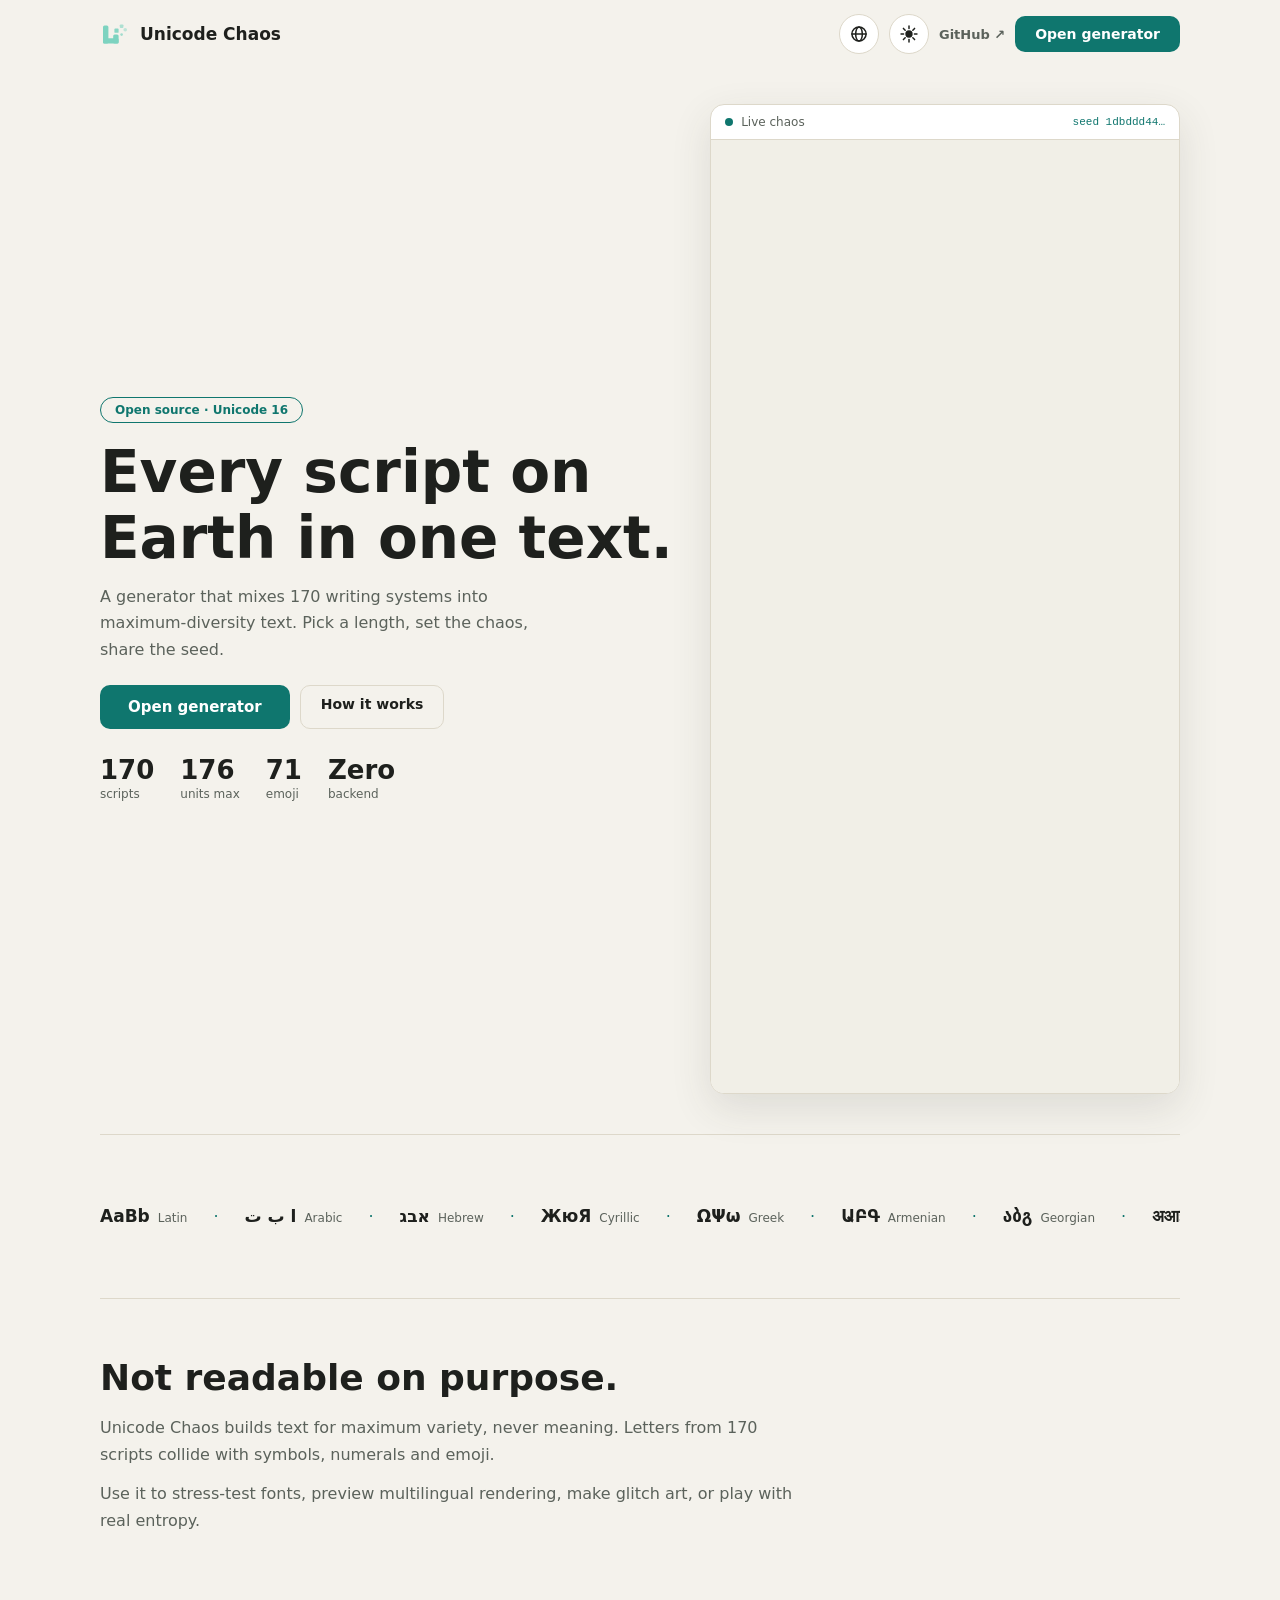
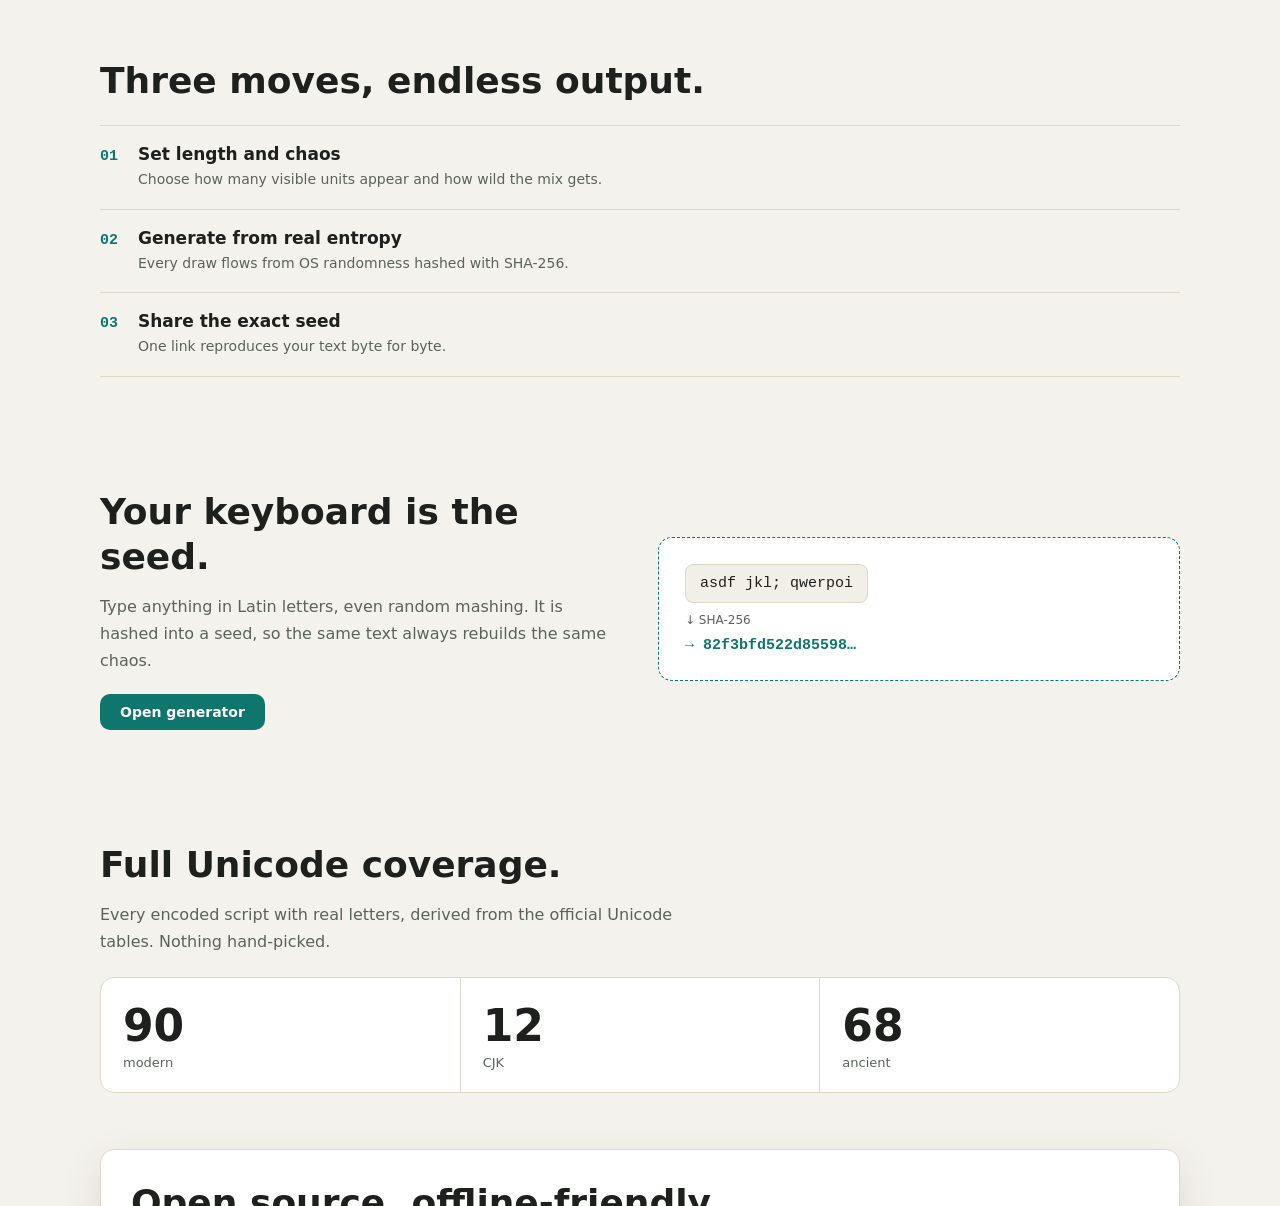
==== index.html @ ec0bfb4d "Publish Unicode Chaos Generator: bilingual landing, 170-script engine, reproducible seeds Static zer" ====
<!DOCTYPE html>
<html lang="en" dir="ltr" data-theme="dark">
<head>
<meta charset="UTF-8" />
<meta name="viewport" content="width=device-width, initial-scale=1.0" />
<meta name="color-scheme" content="dark light" />
<meta name="description" content="Unicode Chaos — mix 170 writing systems into maximum-diversity text." />
<title>Unicode Chaos</title>
<script>
try {
  var _l = new URLSearchParams(location.search).get('lang') || localStorage.getItem('chaos-lang')
    || ((navigator.language || 'en').toLowerCase().indexOf('ar') === 0 ? 'ar' : 'en');
  if (_l !== 'ar') _l = 'en';
  document.documentElement.lang = _l;
  document.documentElement.dir = _l === 'ar' ? 'rtl' : 'ltr';
  var _t = localStorage.getItem('chaos-theme');
  if (_t !== 'dark' && _t !== 'light') _t = (matchMedia('(prefers-color-scheme: light)').matches) ? 'light' : 'dark';
  document.documentElement.dataset.theme = _t;
} catch (e) {}
</script>
<link rel="icon" href="favicon.svg" type="image/svg+xml" />
<link rel="icon" href="favicon-32.png" sizes="32x32" type="image/png" />
<link rel="apple-touch-icon" href="apple-touch-icon.png" />
<meta name="theme-color" content="#101210" />
<link rel="stylesheet" href="landing.css" />
</head>
<body>
<header class="nav">
  <a class="navbrand" href="index.html">
    <img src="favicon.svg" alt="" width="30" height="30" />
    <span>Unicode Chaos</span>
  </a>
  <nav class="navactions" aria-label="primary">
    <div class="langwrap">
      <button id="langToggle" class="iconbtn" type="button" data-i18n-aria="language" aria-label="Language" aria-haspopup="menu" aria-expanded="false">
        <svg viewBox="0 0 24 24" aria-hidden="true" fill="none" stroke="currentColor" stroke-width="1.8"><circle cx="12" cy="12" r="8.5"/><ellipse cx="12" cy="12" rx="4" ry="8.5"/><line x1="3.5" y1="12" x2="20.5" y2="12" stroke-linecap="round"/></svg>
      </button>
      <div id="langMenu" class="langmenu" role="menu" hidden>
        <button type="button" role="menuitemradio" data-lang="ar"><b>العربية</b><span>Arabic · right-to-left</span></button>
        <button type="button" role="menuitemradio" data-lang="en"><b>English</b><span>الإنجليزية · left-to-right</span></button>
      </div>
    </div>
    <button id="theme" type="button" data-i18n-aria="theme" aria-label="Dark / light">
      <svg class="ic-moon" viewBox="0 0 24 24" aria-hidden="true"><defs><mask id="mcut"><rect width="24" height="24" fill="#fff"/><circle cx="17.5" cy="7.5" r="6.5" fill="#000"/></mask></defs><circle cx="12" cy="12" r="8" fill="currentColor" mask="url(#mcut)"/></svg>
      <svg class="ic-sun" viewBox="0 0 24 24" aria-hidden="true"><circle cx="12" cy="12" r="4.4" fill="currentColor"/><g stroke="currentColor" stroke-width="1.8" stroke-linecap="round"><line x1="12" y1="2.5" x2="12" y2="5.5"/><line x1="12" y1="18.5" x2="12" y2="21.5"/><line x1="2.5" y1="12" x2="5.5" y2="12"/><line x1="18.5" y1="12" x2="21.5" y2="12"/><line x1="5.3" y1="5.3" x2="7.4" y2="7.4"/><line x1="16.6" y1="16.6" x2="18.7" y2="18.7"/><line x1="5.3" y1="18.7" x2="7.4" y2="16.6"/><line x1="16.6" y1="7.4" x2="18.7" y2="5.3"/></g></svg>
    </button>
    <a id="ghNav" class="ghlink" href="https://github.com/" target="_blank" rel="noopener">GitHub <span aria-hidden="true">↗</span></a>
    <a class="cta" href="generator.html" data-keeplang data-i18n="navCta">Open generator</a>
  </nav>
</header>

<main>
  <section class="hero">
    <div class="herotext">
      <p class="badge" data-i18n="heroBadge">Open source · Unicode 16</p>
      <h1 data-i18n="heroH1">Every script on Earth in one text.</h1>
      <p class="sub" data-i18n="heroSub">A generator that mixes 170 writing systems into maximum-diversity text. Pick a length, set the chaos, share the seed.</p>
      <div class="herobtns">
        <a class="cta big-cta" href="generator.html" data-keeplang data-i18n="navCta">Open generator</a>
        <a class="ghost" href="#how" data-i18n="howLink">How it works</a>
      </div>
      <dl class="stats">
        <div><dt data-count="170">0</dt><dd data-i18n="stScripts">scripts</dd></div>
        <div><dt data-count="176">0</dt><dd data-i18n="stUnits">units max</dd></div>
        <div><dt data-count="71">0</dt><dd data-i18n="stEmoji">emoji</dd></div>
        <div><dt data-static="stZero">–</dt><dd data-i18n="stBackend">backend</dd></div>
      </dl>
    </div>
    <div class="livepanel" aria-hidden="true">
      <div class="livetop"><span class="livedot"></span><span data-i18n="liveTag">Live chaos</span><code id="ticker">…</code></div>
      <canvas id="chaos"></canvas>
    </div>
  </section>

  <section class="marquee" data-i18n-aria="marqueeLabel" aria-label="marquee">
    <div class="track" id="mtrack"></div>
  </section>

  <section class="what">
    <h2 data-i18n="whatH">Not readable on purpose.</h2>
    <p data-i18n="whatP1">Unicode Chaos builds text for maximum variety, never meaning. Letters from 170 scripts collide with symbols, numerals and emoji.</p>
    <p data-i18n="whatP2">Use it to stress-test fonts, preview multilingual rendering, make glitch art, or play with real entropy.</p>
  </section>

  <section class="steps" id="how">
    <h2 data-i18n="stepsH">Three moves, endless output.</h2>
    <ol>
      <li><span class="idx">01</span><div><h3 data-i18n="s1h">Set length and chaos</h3><p data-i18n="s1p">Choose how many visible units appear and how wild the mix gets.</p></div></li>
      <li><span class="idx">02</span><div><h3 data-i18n="s2h">Generate from real entropy</h3><p data-i18n="s2p">Every draw flows from OS randomness hashed with SHA-256.</p></div></li>
      <li><span class="idx">03</span><div><h3 data-i18n="s3h">Share the exact seed</h3><p data-i18n="s3p">One link reproduces your text byte for byte.</p></div></li>
    </ol>
  </section>

  <section class="seedsec">
    <div>
      <h2 data-i18n="seedH">Your keyboard is the seed.</h2>
      <p data-i18n="seedP">Type anything in Latin letters, even random mashing. It is hashed into a seed, so the same text always rebuilds the same chaos.</p>
      <a class="cta" href="generator.html" data-keeplang data-i18n="navCta">Open generator</a>
    </div>
    <div class="ticketdemo" aria-hidden="true">
      <code class="tin">asdf jkl; qwerpoi</code>
      <span class="tarrow">↓ SHA-256</span>
      <code class="tout" id="seedDemo">…</code>
    </div>
  </section>

  <section class="cover">
    <h2 data-i18n="coverH">Full Unicode coverage.</h2>
    <p data-i18n="coverP">Every encoded script with real letters, derived from the official Unicode tables. Nothing hand-picked.</p>
    <div class="coverNums">
      <div><b data-count="90">0</b><span data-i18n="covModern">modern</span></div>
      <div><b data-count="12">0</b><span data-i18n="covCjk">CJK</span></div>
      <div><b data-count="68">0</b><span data-i18n="covAncient">ancient</span></div>
    </div>
  </section>

  <section class="project" id="project">
    <div>
      <h2 data-i18n="projH">Open source, offline-friendly.</h2>
      <p data-i18n="projP1">No backend, no account, no tracking. A static page that runs anywhere.</p>
      <p data-i18n="projP2">Data: Unicode 16 tables. Code: yours to fork.</p>
    </div>
    <a id="ghBtn" class="cta" href="https://github.com/" target="_blank" rel="noopener"><span data-i18n="github">View on GitHub</span> <span aria-hidden="true">↗</span></a>
  </section>
</main>

<footer>
  <div class="fbrand"><img src="favicon.svg" alt="" width="22" height="22" /><b>Unicode Chaos</b><span data-i18n="footTag">Open-source chaos.</span></div>
  <p data-i18n="footSrc">Built from the Unicode 16 tables.</p>
</footer>

<script src="js/site.js"></script>
<script src="js/entropy.js"></script>
<script src="js/landing.js"></script>
</body>
</html>
---- landing.css ----
/* Landing tokens mirror the generator theme: warm neutrals + one teal accent. */
:root { --radius: 14px; }
[data-theme="dark"] {
  --bg: #101210; --card: #181b18; --panel: #1e221e; --field: #121412;
  --line: #2c332c; --txt: #eceee8; --mut: #9aa39a;
  --acc: #7dd3c0; --acc-ink: #0c1f1a; --acc-soft: rgba(125, 211, 192, .12);
  --shadow: 0 18px 50px rgba(0, 0, 0, .45);
}
[data-theme="light"] {
  --bg: #f4f2ec; --card: #ffffff; --panel: #f8f7f2; --field: #f1efe7;
  --line: #ddd8ca; --txt: #1e201d; --mut: #5b625b;
  --acc: #0f766e; --acc-ink: #ffffff; --acc-soft: rgba(15, 118, 110, .1);
  --shadow: 0 14px 40px rgba(60, 60, 50, .12);
}
* { box-sizing: border-box; }
html { -webkit-text-size-adjust: 100%; }
body {
  margin: 0; min-height: 100vh; color: var(--txt); background: var(--bg);
  font-family: system-ui, "Segoe UI", Tahoma, Arial, sans-serif;
  transition: background .25s, color .25s;
}
[dir="rtl"] body { letter-spacing: 0; }

/* ---- top bar: single line, compact ---- */
.nav {
  display: flex; align-items: center; justify-content: space-between; gap: 12px;
  max-width: 1120px; margin: 0 auto; padding: 14px 20px; min-height: 64px;
}
.navbrand { display: flex; align-items: center; gap: 10px; text-decoration: none; color: var(--txt); font-weight: 800; font-size: 17px; }
.navactions { display: flex; align-items: center; gap: 10px; }
.langbtn {
  background: var(--card); color: var(--txt); border: 1px solid var(--line);
  border-radius: 9px; padding: 8px 14px; cursor: pointer; font-size: 13px; font-weight: 700;
  transition: border-color .15s, transform .1s;
}
.langbtn:hover { border-color: var(--acc); }
.langbtn:active { transform: scale(.95); }
/* round icon buttons + language menu */
.iconbtn {
  position: relative; flex: none; width: 40px; height: 40px; border-radius: 50%;
  border: 1px solid var(--line); background: var(--card); color: var(--txt);
  cursor: pointer; display: inline-flex; align-items: center; justify-content: center;
  transition: border-color .15s, transform .1s;
}
.iconbtn:hover { border-color: var(--acc); }
.iconbtn:active { transform: scale(.93); }
.iconbtn svg { width: 20px; height: 20px; }
.langwrap { position: relative; }
.langmenu {
  position: absolute; top: calc(100% + 8px); inset-inline-end: 0; z-index: 40;
  min-width: 230px; background: var(--card); border: 1px solid var(--line);
  border-radius: 12px; box-shadow: var(--shadow); padding: 6px;
}
.langmenu[hidden] { display: none; }
.langmenu button {
  display: flex; flex-direction: column; gap: 2px; width: 100%; text-align: start;
  background: none; border: 0; border-radius: 8px; padding: 9px 12px; cursor: pointer;
  color: var(--txt); font-size: 14px;
}
.langmenu button:hover { background: var(--acc-soft); }
.langmenu button b { font-weight: 800; }
.langmenu button span { color: var(--mut); font-size: 12px; }
.langmenu button[aria-checked="true"] b::after { content: " ✓"; color: var(--acc); }
#theme {
  flex: none; width: 40px; height: 40px; border-radius: 50%;
  border: 1px solid var(--line); background: var(--card); color: var(--txt);
  cursor: pointer; display: inline-flex; align-items: center; justify-content: center;
  transition: border-color .15s, transform .1s;
}
#theme:hover { border-color: var(--acc); }
#theme:active { transform: scale(.93); }
#theme svg { width: 20px; height: 20px; }
[data-theme="dark"] .ic-sun { display: none; }
[data-theme="light"] .ic-moon { display: none; }
.ghlink { color: var(--mut); text-decoration: none; font-size: 13px; font-weight: 700; white-space: nowrap; }
.ghlink:hover { color: var(--txt); }
.cta {
  background: var(--acc); color: var(--acc-ink); text-decoration: none;
  border-radius: 10px; padding: 10px 20px; font-weight: 800; font-size: 14px; white-space: nowrap;
  transition: filter .15s, transform .08s; display: inline-block;
}
.cta:hover { filter: brightness(1.06); }
.cta:active { transform: scale(.98); }
.ghost {
  color: var(--txt); text-decoration: none; font-weight: 700; font-size: 14px;
  border: 1px solid var(--line); border-radius: 10px; padding: 10px 20px; white-space: nowrap;
}
.ghost:hover { border-color: var(--acc); }

main { max-width: 1120px; margin: 0 auto; padding: 0 20px 40px; }

/* ---- hero: asymmetric split, fits first viewport ---- */
.hero {
  display: grid; grid-template-columns: 1.1fr .9fr; gap: 36px; align-items: center;
  padding: 36px 0 30px; min-height: calc(100dvh - 64px - 40px);
}
.badge {
  display: inline-block; font-size: 12px; font-weight: 800;
  border: 1px solid var(--acc); color: var(--acc); border-radius: 20px; padding: 5px 14px;
  margin: 0 0 16px;
}
.hero h1 { margin: 0 0 12px; font-size: clamp(34px, 5vw, 58px); line-height: 1.15; font-weight: 800; }
.hero .sub { margin: 0 0 22px; color: var(--mut); font-size: 16px; line-height: 1.65; max-width: 46ch; }
.herobtns { display: flex; gap: 10px; flex-wrap: wrap; margin-bottom: 26px; }
.big-cta { padding: 13px 28px; font-size: 15px; }
.stats { display: flex; gap: 26px; margin: 0; flex-wrap: wrap; }
.stats div { display: flex; flex-direction: column; gap: 2px; }
.stats dt { font-size: 26px; font-weight: 800; font-variant-numeric: tabular-nums; }
.stats dd { margin: 0; color: var(--mut); font-size: 12px; }
.livepanel {
  border: 1px solid var(--line); border-radius: var(--radius); background: var(--card);
  box-shadow: var(--shadow); overflow: hidden; min-height: 380px; display: flex; flex-direction: column;
}
.livetop {
  display: flex; align-items: center; gap: 8px; padding: 10px 14px;
  border-bottom: 1px solid var(--line); font-size: 12px; color: var(--mut);
}
.livedot { width: 8px; height: 8px; border-radius: 50%; background: var(--acc); flex: none; }
#ticker { margin-inline-start: auto; font-family: ui-monospace, Menlo, Consolas, monospace; font-size: 11px; color: var(--acc); }
#chaos { flex: 1; width: 100%; min-height: 320px; display: block; background: var(--field); }

/* ---- one marquee for the whole page ---- */
.marquee { border-block: 1px solid var(--line); margin: 10px 0 0; overflow: hidden; direction: ltr; }
.track { display: inline-flex; align-items: center; gap: 26px; padding: 12px 0; white-space: nowrap; animation: slide 46s linear infinite; }
.mitem b { font-size: 17px; font-weight: 700; margin-inline-end: 8px; }
.mitem i { font-style: normal; color: var(--mut); font-size: 12px; }
.mdot { color: var(--acc); }
@keyframes slide { to { transform: translateX(-50%); } }

/* ---- sections: one message each, varied families ---- */
section { padding: 56px 0; }
.what h2, .steps h2, .seedsec h2, .cover h2, .project h2 {
  margin: 0 0 14px; font-size: clamp(24px, 3.4vw, 36px); font-weight: 800; line-height: 1.25;
}
.what p { margin: 0 0 12px; color: var(--mut); font-size: 16px; line-height: 1.7; max-width: 68ch; }
.steps ol { list-style: none; margin: 22px 0 0; padding: 0; }
.steps li {
  display: flex; gap: 20px; align-items: baseline; padding: 18px 0;
  border-top: 1px solid var(--line);
}
.steps li:last-child { border-bottom: 1px solid var(--line); }
.idx { font-family: ui-monospace, Menlo, Consolas, monospace; color: var(--acc); font-size: 15px; font-weight: 700; flex: none; }
.steps h3 { margin: 0 0 4px; font-size: 17px; }
.steps p { margin: 0; color: var(--mut); font-size: 14px; line-height: 1.6; }
.seedsec { display: grid; grid-template-columns: 1fr 1fr; gap: 36px; align-items: center; }
.seedsec p { color: var(--mut); line-height: 1.7; margin: 0 0 20px; max-width: 52ch; }
.ticketdemo {
  border: 1px dashed var(--acc); border-radius: var(--radius); background: var(--card);
  padding: 26px; display: flex; flex-direction: column; gap: 10px; align-items: flex-start;
}
.ticketdemo code { font-family: ui-monospace, Menlo, Consolas, monospace; font-size: 15px; }
.tin { background: var(--field); border: 1px solid var(--line); border-radius: 8px; padding: 10px 14px; direction: ltr; }
.tarrow { color: var(--mut); font-size: 12px; }
.tout { color: var(--acc); font-size: 16px; font-weight: 700; direction: ltr; }
.cover p { color: var(--mut); line-height: 1.7; margin: 0 0 22px; max-width: 62ch; }
.coverNums { display: flex; border: 1px solid var(--line); border-radius: var(--radius); background: var(--card); overflow: hidden; }
.coverNums div { flex: 1; padding: 22px; display: flex; flex-direction: column; gap: 4px; }
.coverNums div + div { border-inline-start: 1px solid var(--line); }
.coverNums b { font-size: clamp(28px, 4vw, 44px); font-weight: 800; font-variant-numeric: tabular-nums; }
.coverNums span { color: var(--mut); font-size: 13px; }
.project {
  border: 1px solid var(--line); border-radius: var(--radius); background: var(--card);
  padding: 30px; display: flex; gap: 24px; align-items: center; justify-content: space-between; flex-wrap: wrap;
  box-shadow: var(--shadow);
}
.project h2 { margin-top: 0; }
.project p { color: var(--mut); line-height: 1.7; margin: 0 0 8px; max-width: 60ch; }

footer {
  max-width: 1120px; margin: 0 auto; padding: 22px 20px 40px;
  border-top: 1px solid var(--line); color: var(--mut); font-size: 13px;
  display: flex; justify-content: space-between; gap: 12px; flex-wrap: wrap;
}
.fbrand { display: flex; align-items: center; gap: 8px; color: var(--txt); }
footer p { margin: 0; }

@media (max-width: 860px) {
  .hero { grid-template-columns: 1fr; min-height: 0; padding-top: 24px; }
  .livepanel { min-height: 300px; }
  .seedsec { grid-template-columns: 1fr; }
  .ghlink { display: none; }
  section { padding: 40px 0; }
}
@media (prefers-reduced-motion: reduce) {
  *, *::before, *::after { animation: none !important; transition: none !important; }
  .track { animation: none; flex-wrap: wrap; white-space: normal; }
}
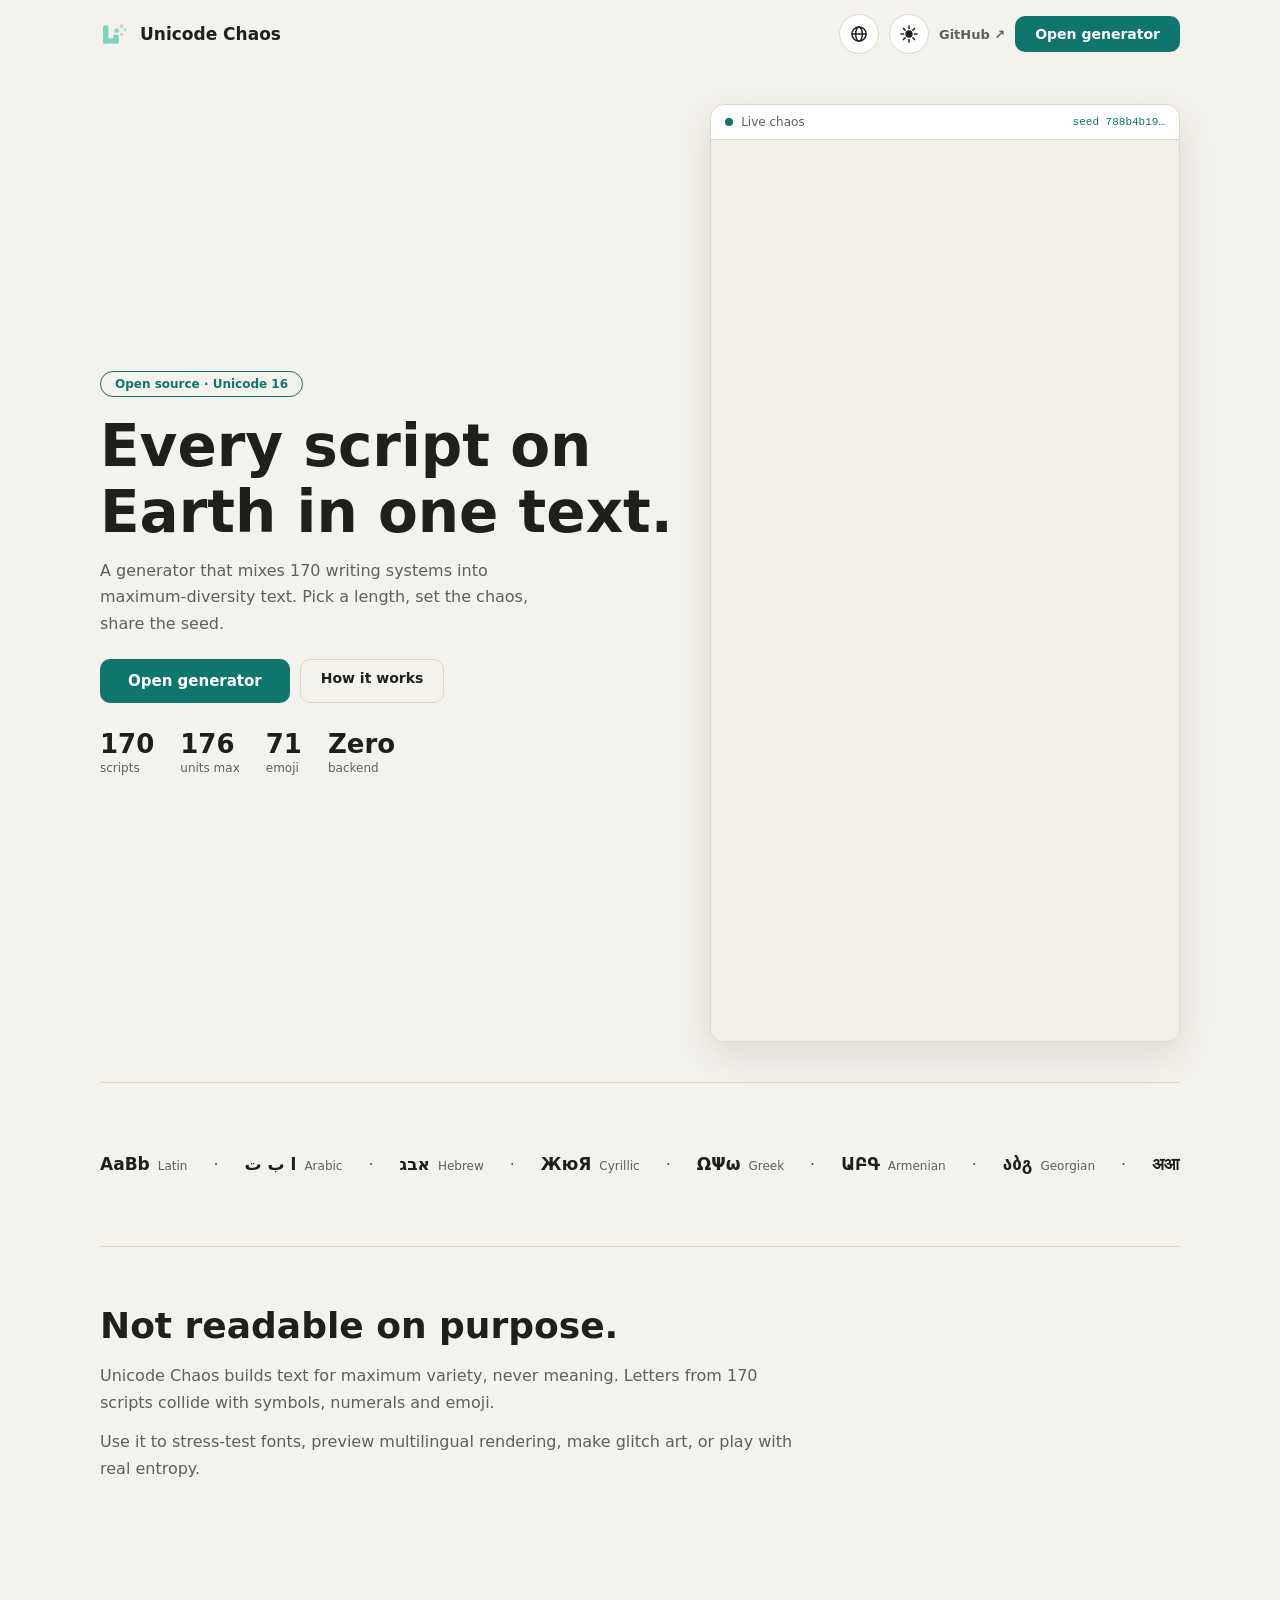
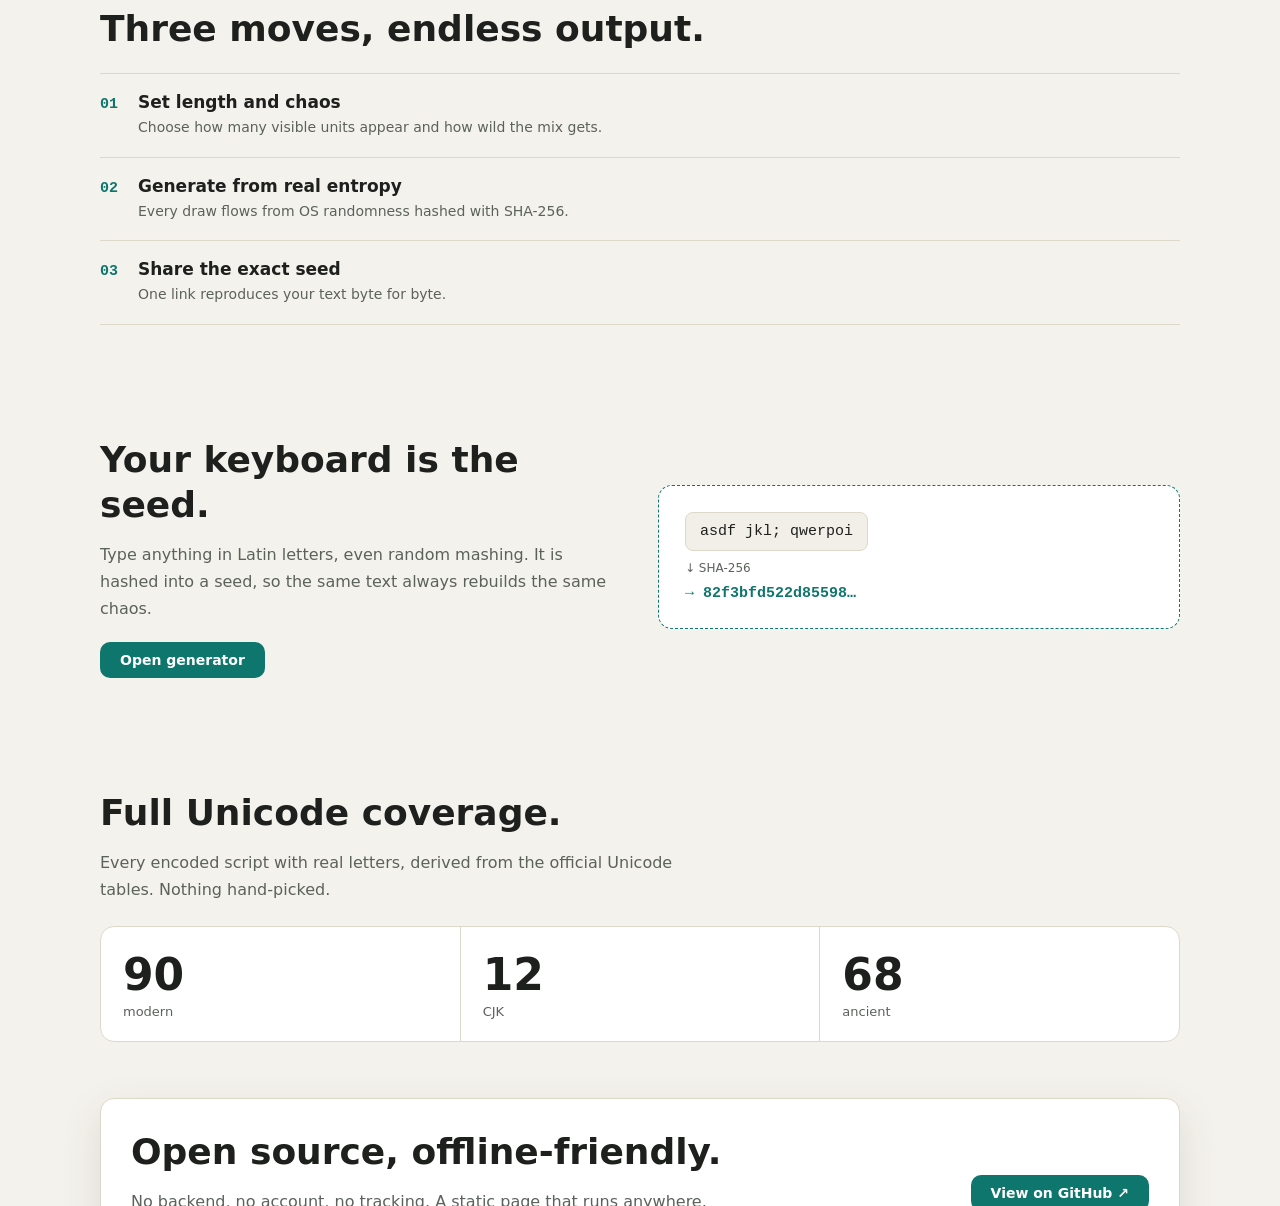
==== commit 90f2152b: "Add full device support: safe-area insets, small-screen breakpoints, no iOS zoom" ====
--- a/index.html
+++ b/index.html
@@ -2,7 +2,7 @@
 <html lang="en" dir="ltr" data-theme="dark">
 <head>
 <meta charset="UTF-8" />
-<meta name="viewport" content="width=device-width, initial-scale=1.0" />
+<meta name="viewport" content="width=device-width, initial-scale=1.0, viewport-fit=cover" />
 <meta name="color-scheme" content="dark light" />
 <meta name="description" content="Unicode Chaos — mix 170 writing systems into maximum-diversity text." />
 <title>Unicode Chaos</title>
--- a/landing.css
+++ b/landing.css
@@ -15,8 +15,9 @@
 * { box-sizing: border-box; }
 html { -webkit-text-size-adjust: 100%; }
 body {
-  margin: 0; min-height: 100vh; color: var(--txt); background: var(--bg);
+  margin: 0; min-height: 100vh; min-height: 100svh; color: var(--txt); background: var(--bg);
   font-family: system-ui, "Segoe UI", Tahoma, Arial, sans-serif;
+  padding-top: env(safe-area-inset-top);
   transition: background .25s, color .25s;
 }
 [dir="rtl"] body { letter-spacing: 0; }
@@ -24,7 +25,9 @@
 /* ---- top bar: single line, compact ---- */
 .nav {
   display: flex; align-items: center; justify-content: space-between; gap: 12px;
-  max-width: 1120px; margin: 0 auto; padding: 14px 20px; min-height: 64px;
+  max-width: 1120px; margin: 0 auto;
+  padding: 14px max(20px, env(safe-area-inset-right)) max(14px, env(safe-area-inset-bottom)) max(20px, env(safe-area-inset-left));
+  min-height: 64px;
 }
 .navbrand { display: flex; align-items: center; gap: 10px; text-decoration: none; color: var(--txt); font-weight: 800; font-size: 17px; }
 .navactions { display: flex; align-items: center; gap: 10px; }
@@ -87,12 +90,20 @@
 }
 .ghost:hover { border-color: var(--acc); }
 
-main { max-width: 1120px; margin: 0 auto; padding: 0 20px 40px; }
+main { max-width: 1120px; margin: 0 auto; padding: 0 max(20px, env(safe-area-inset-right)) 40px max(20px, env(safe-area-inset-left)); }
+footer {
+  max-width: 1120px; margin: 0 auto;
+  padding: 22px max(20px, env(safe-area-inset-right)) max(40px, env(safe-area-inset-bottom)) max(20px, env(safe-area-inset-left));
+  border-top: 1px solid var(--line); color: var(--mut); font-size: 13px;
+  display: flex; justify-content: space-between; gap: 12px; flex-wrap: wrap;
+}
 
 /* ---- hero: asymmetric split, fits first viewport ---- */
 .hero {
   display: grid; grid-template-columns: 1.1fr .9fr; gap: 36px; align-items: center;
-  padding: 36px 0 30px; min-height: calc(100dvh - 64px - 40px);
+  padding: 36px 0 30px;
+  min-height: calc(100vh - 64px - 40px);
+  min-height: calc(100dvh - 64px - 40px);
 }
 .badge {
   display: inline-block; font-size: 12px; font-weight: 800;
@@ -166,13 +177,12 @@
 .project h2 { margin-top: 0; }
 .project p { color: var(--mut); line-height: 1.7; margin: 0 0 8px; max-width: 60ch; }
 
-footer {
-  max-width: 1120px; margin: 0 auto; padding: 22px 20px 40px;
-  border-top: 1px solid var(--line); color: var(--mut); font-size: 13px;
-  display: flex; justify-content: space-between; gap: 12px; flex-wrap: wrap;
-}
 .fbrand { display: flex; align-items: center; gap: 8px; color: var(--txt); }
 footer p { margin: 0; }
+
+@media (hover: none), (pointer: coarse) {
+  .cta, .ghost, .iconbtn, #theme, .langmenu button, .scale .tick { cursor: pointer; }
+}
 
 @media (max-width: 860px) {
   .hero { grid-template-columns: 1fr; min-height: 0; padding-top: 24px; }
@@ -180,6 +190,27 @@
   .seedsec { grid-template-columns: 1fr; }
   .ghlink { display: none; }
   section { padding: 40px 0; }
+  input, select, textarea { font-size: 16px; }
+}
+
+@media (max-width: 560px) {
+  .nav { padding-top: 10px; min-height: 56px; }
+  .navactions { gap: 8px; }
+  .iconbtn, #theme { width: 38px; height: 38px; }
+  .stats { gap: 18px; }
+  .stats dt { font-size: 22px; }
+  .livepanel { min-height: 260px; }
+  #chaos { min-height: 260px; }
+  .coverNums div { padding: 14px; }
+  section { padding: 34px 0; }
+}
+
+@media (max-width: 400px) {
+  .navactions .cta { display: none; }
+  .navbrand span { font-size: 15px; }
+  .herobtns .big-cta { padding: 12px 22px; font-size: 14px; }
+  .hero h1 { font-size: 32px; }
+  .coverNums b { font-size: 26px; }
 }
 @media (prefers-reduced-motion: reduce) {
   *, *::before, *::after { animation: none !important; transition: none !important; }
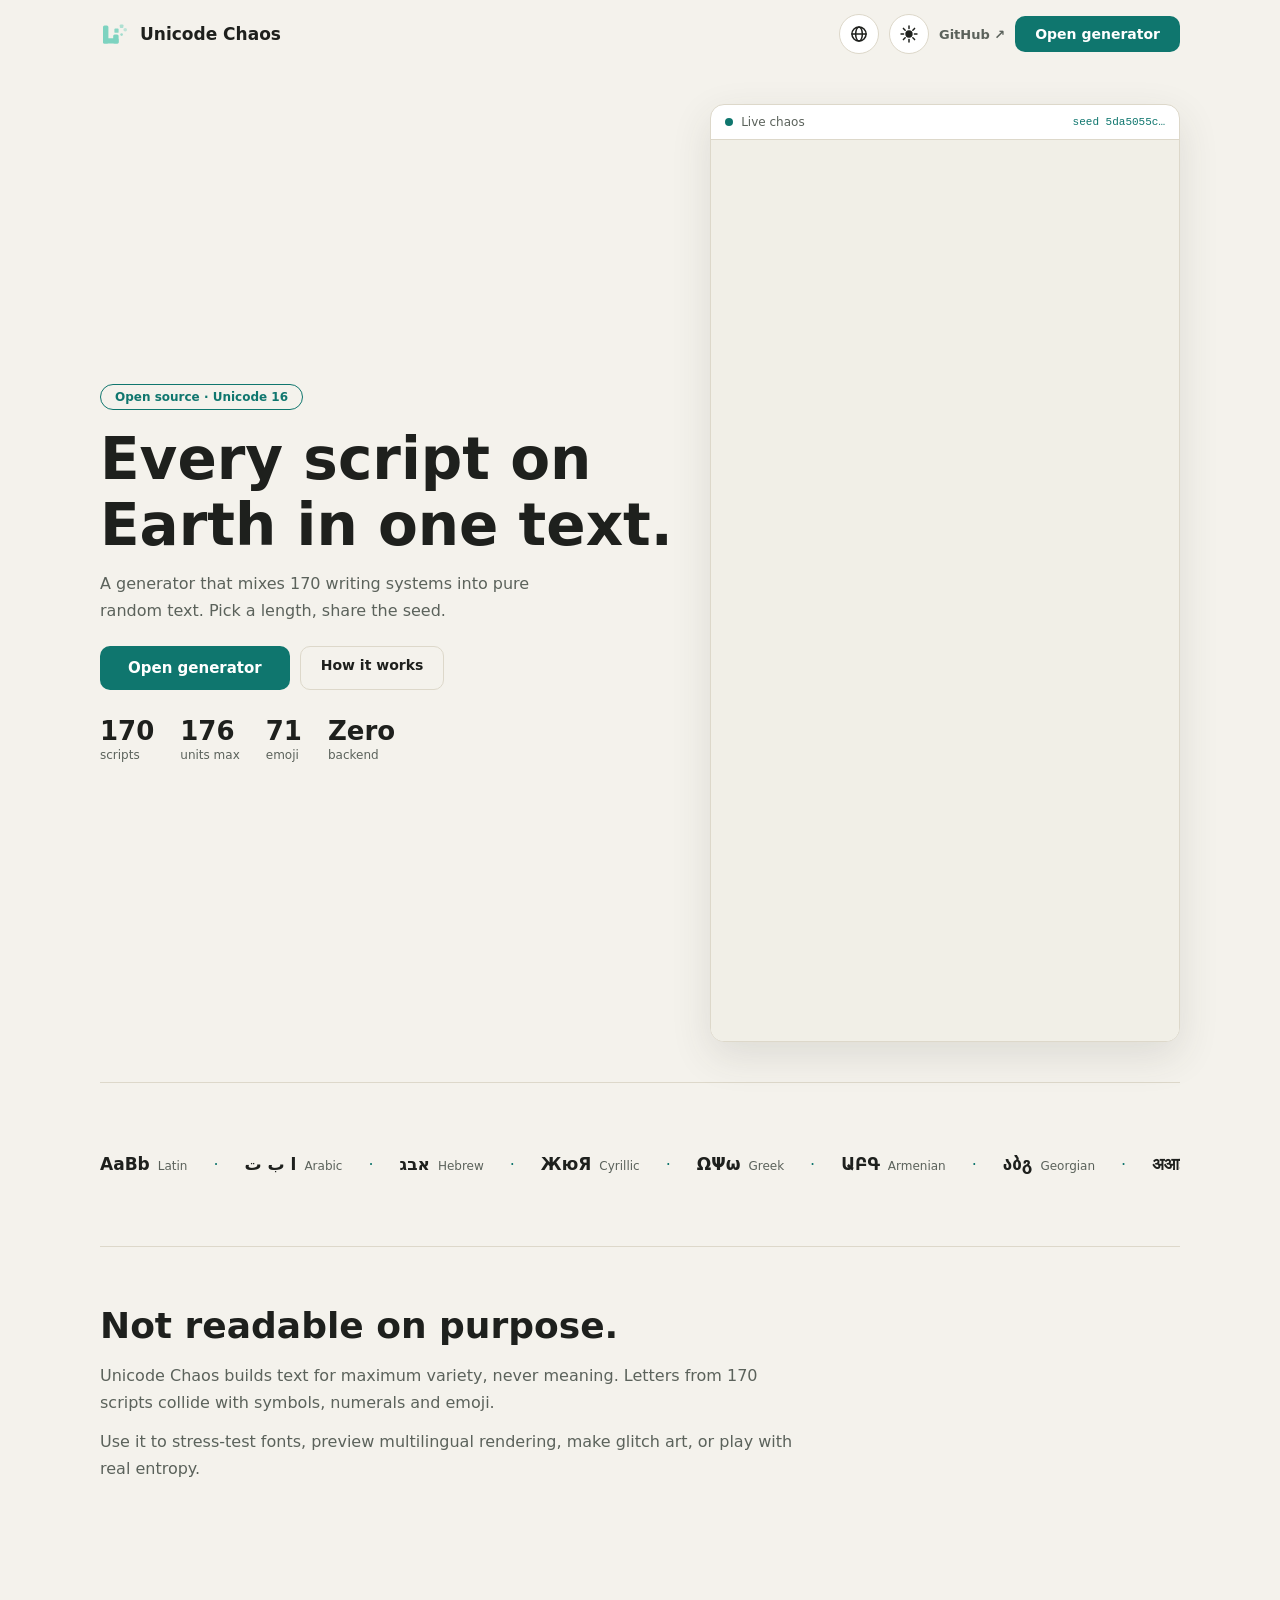
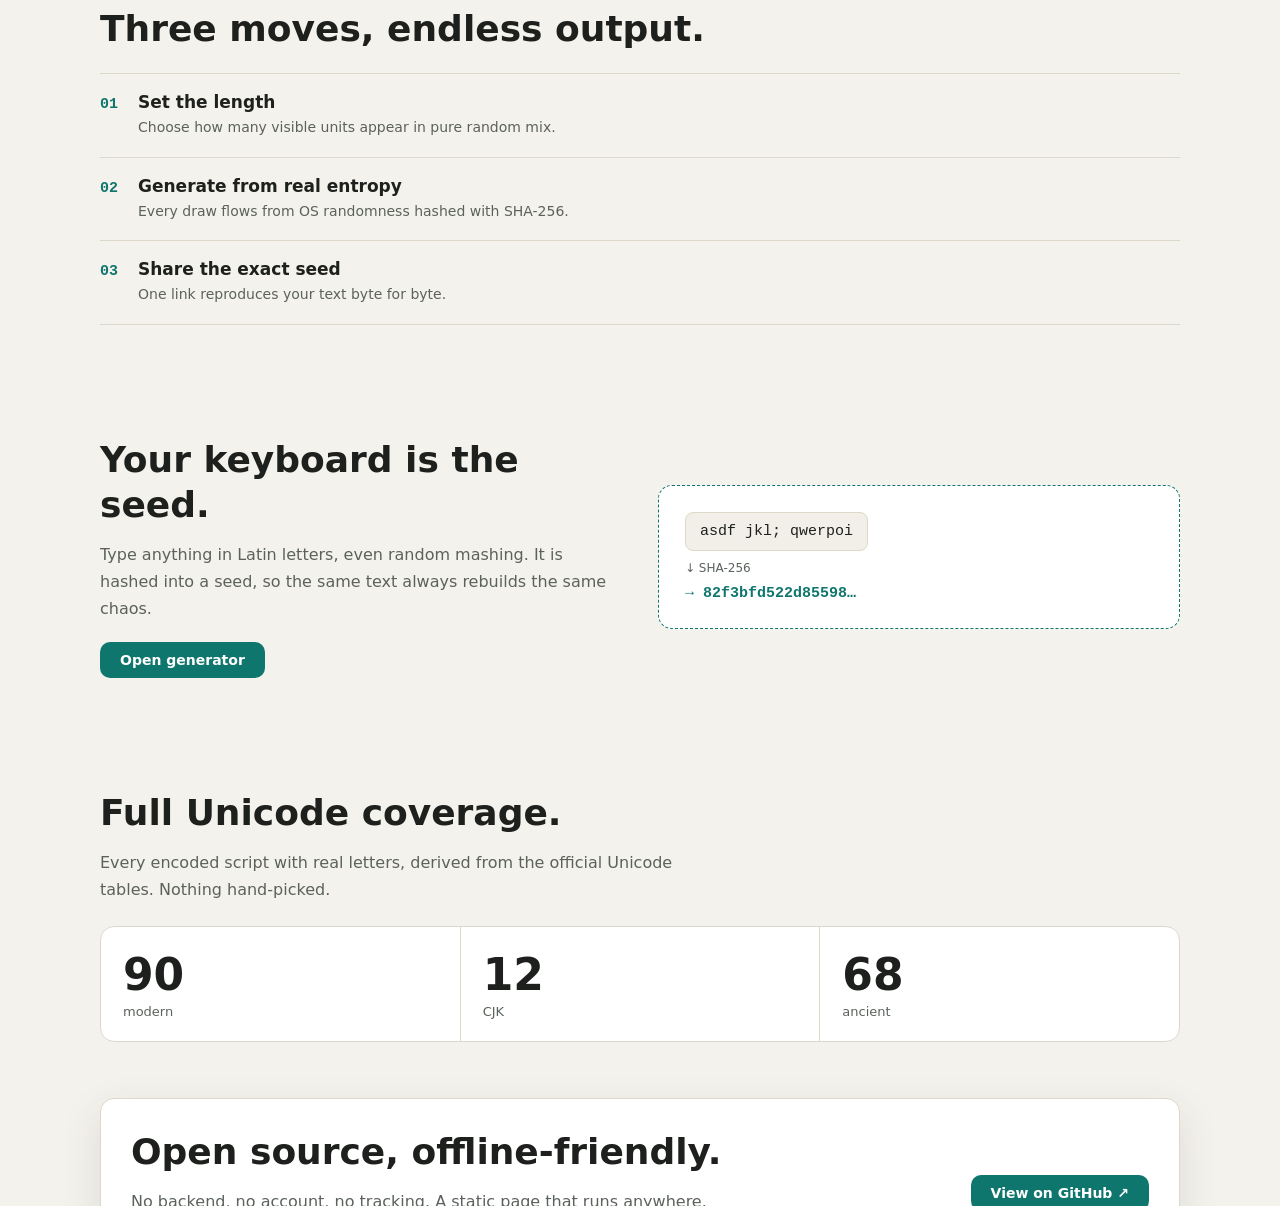
==== commit e483ebac: "Make selection 100% uniform: drop weights, diversity rules and chaos slider" ====
--- a/index.html
+++ b/index.html
@@ -4,7 +4,7 @@
 <meta charset="UTF-8" />
 <meta name="viewport" content="width=device-width, initial-scale=1.0, viewport-fit=cover" />
 <meta name="color-scheme" content="dark light" />
-<meta name="description" content="Unicode Chaos — mix 170 writing systems into maximum-diversity text." />
+<meta name="description" content="Unicode Chaos — mix 170 writing systems into pure random text." />
 <title>Unicode Chaos</title>
 <script>
 try {
@@ -54,7 +54,7 @@
     <div class="herotext">
       <p class="badge" data-i18n="heroBadge">Open source · Unicode 16</p>
       <h1 data-i18n="heroH1">Every script on Earth in one text.</h1>
-      <p class="sub" data-i18n="heroSub">A generator that mixes 170 writing systems into maximum-diversity text. Pick a length, set the chaos, share the seed.</p>
+      <p class="sub" data-i18n="heroSub">A generator that mixes 170 writing systems into pure random text. Pick a length, share the seed.</p>
       <div class="herobtns">
         <a class="cta big-cta" href="generator.html" data-keeplang data-i18n="navCta">Open generator</a>
         <a class="ghost" href="#how" data-i18n="howLink">How it works</a>
@@ -85,7 +85,7 @@
   <section class="steps" id="how">
     <h2 data-i18n="stepsH">Three moves, endless output.</h2>
     <ol>
-      <li><span class="idx">01</span><div><h3 data-i18n="s1h">Set length and chaos</h3><p data-i18n="s1p">Choose how many visible units appear and how wild the mix gets.</p></div></li>
+      <li><span class="idx">01</span><div><h3 data-i18n="s1h">Set the length</h3><p data-i18n="s1p">Choose how many visible units appear in pure random mix.</p></div></li>
       <li><span class="idx">02</span><div><h3 data-i18n="s2h">Generate from real entropy</h3><p data-i18n="s2p">Every draw flows from OS randomness hashed with SHA-256.</p></div></li>
       <li><span class="idx">03</span><div><h3 data-i18n="s3h">Share the exact seed</h3><p data-i18n="s3p">One link reproduces your text byte for byte.</p></div></li>
     </ol>
--- a/landing.css
+++ b/landing.css
@@ -181,7 +181,7 @@
 footer p { margin: 0; }
 
 @media (hover: none), (pointer: coarse) {
-  .cta, .ghost, .iconbtn, #theme, .langmenu button, .scale .tick { cursor: pointer; }
+  .cta, .ghost, .iconbtn, #theme, .langmenu button { cursor: pointer; }
 }
 
 @media (max-width: 860px) {
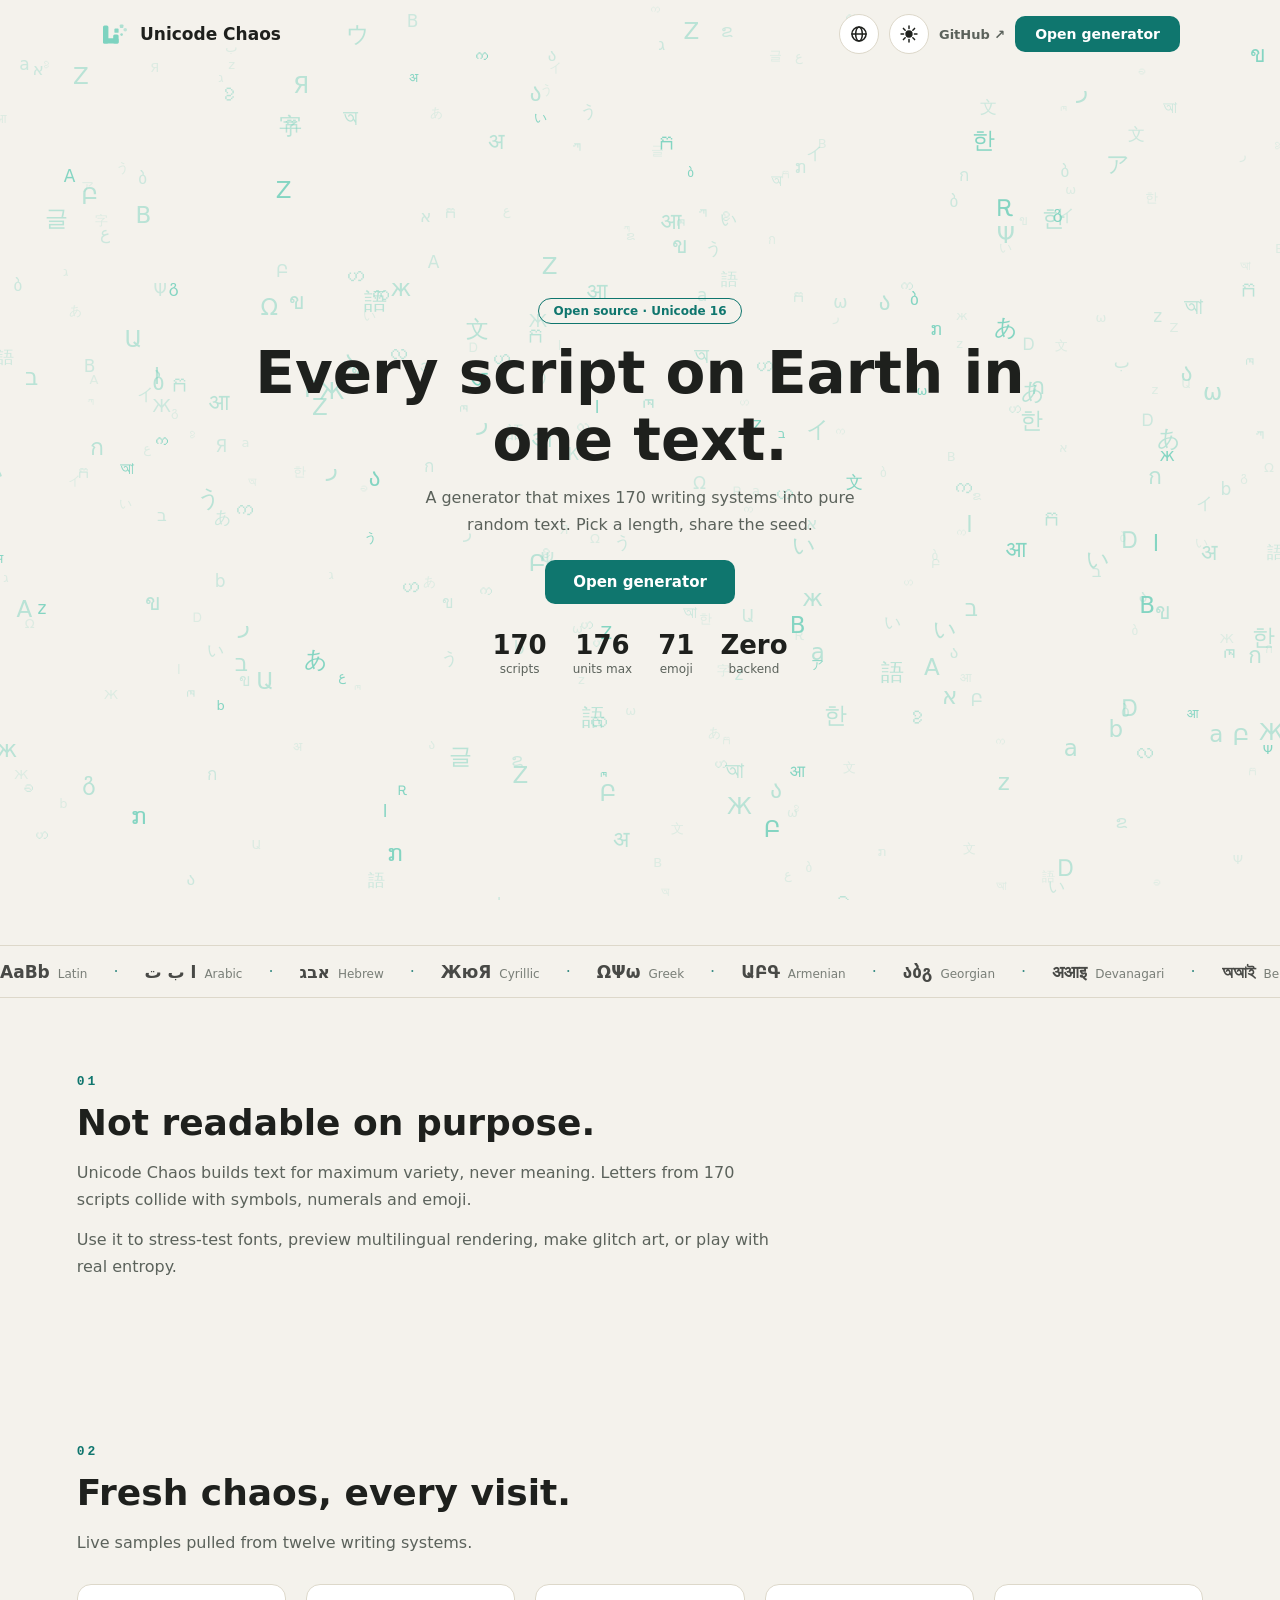
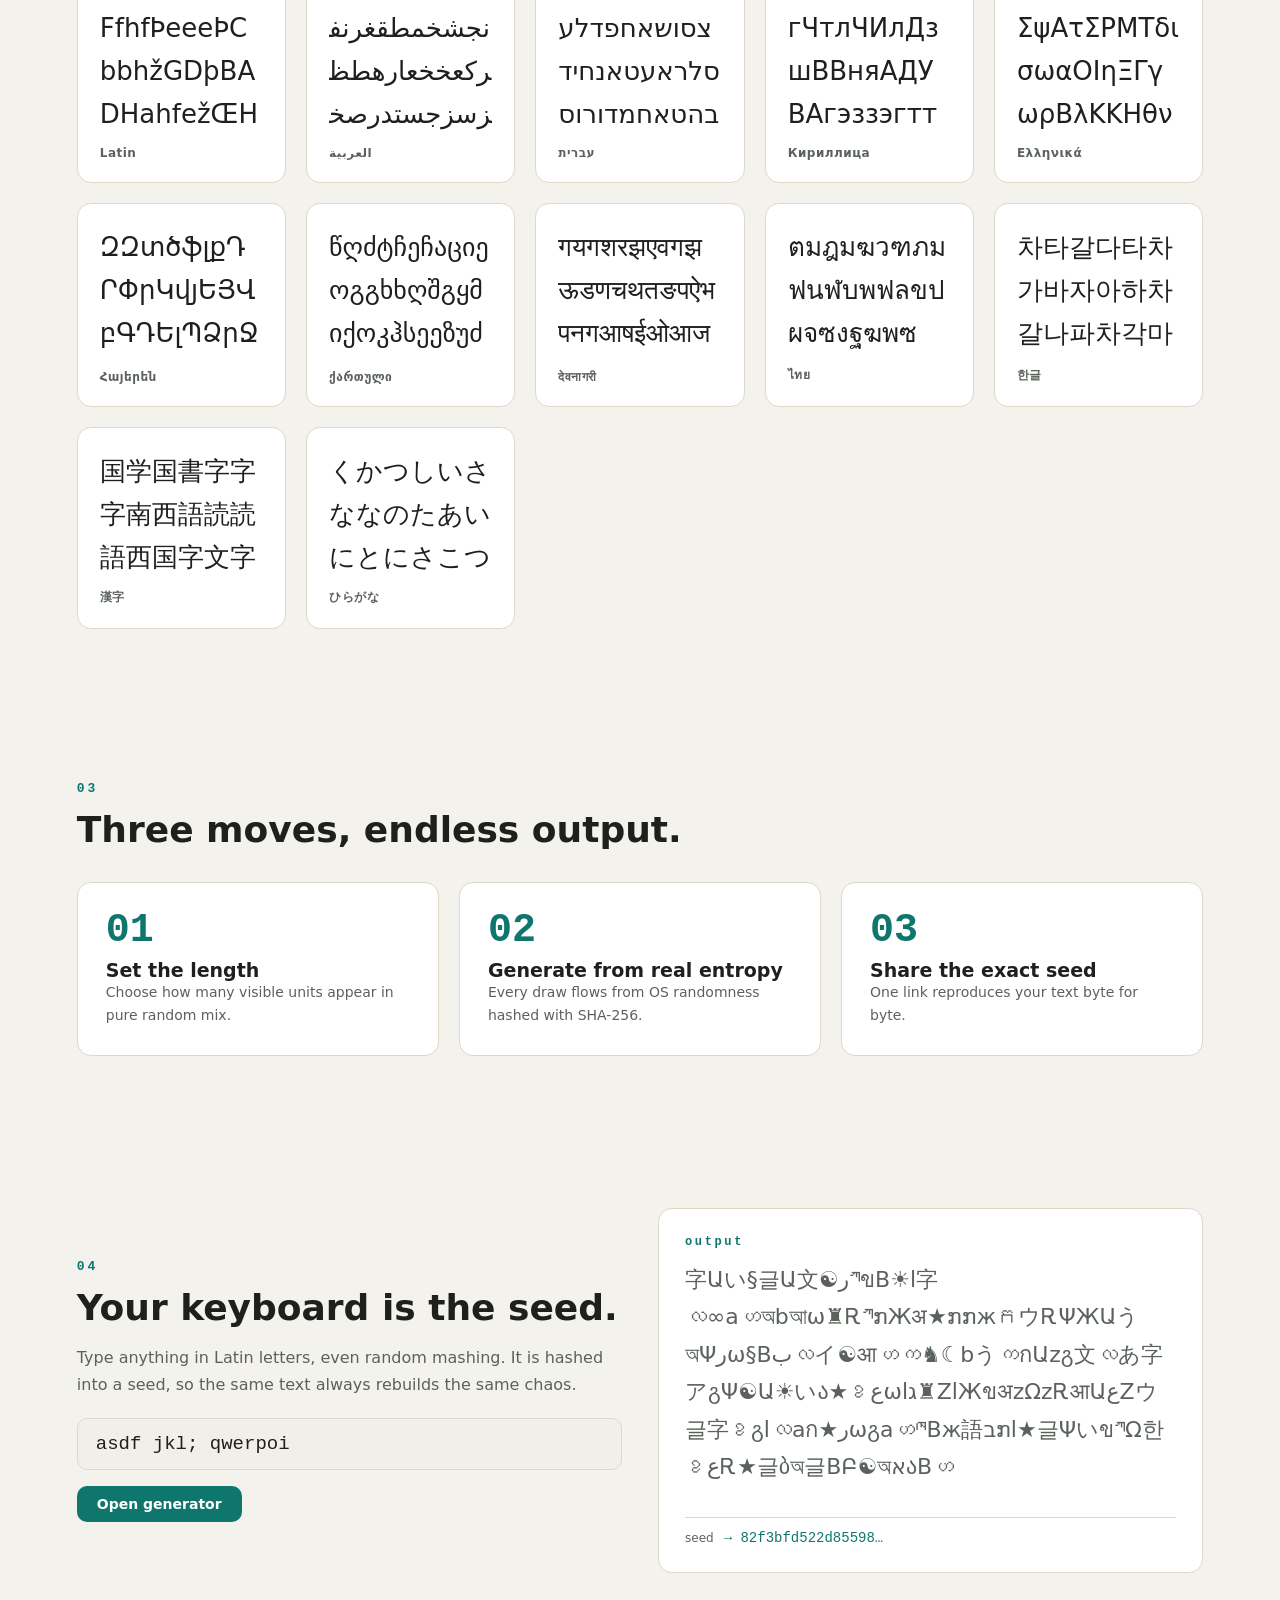
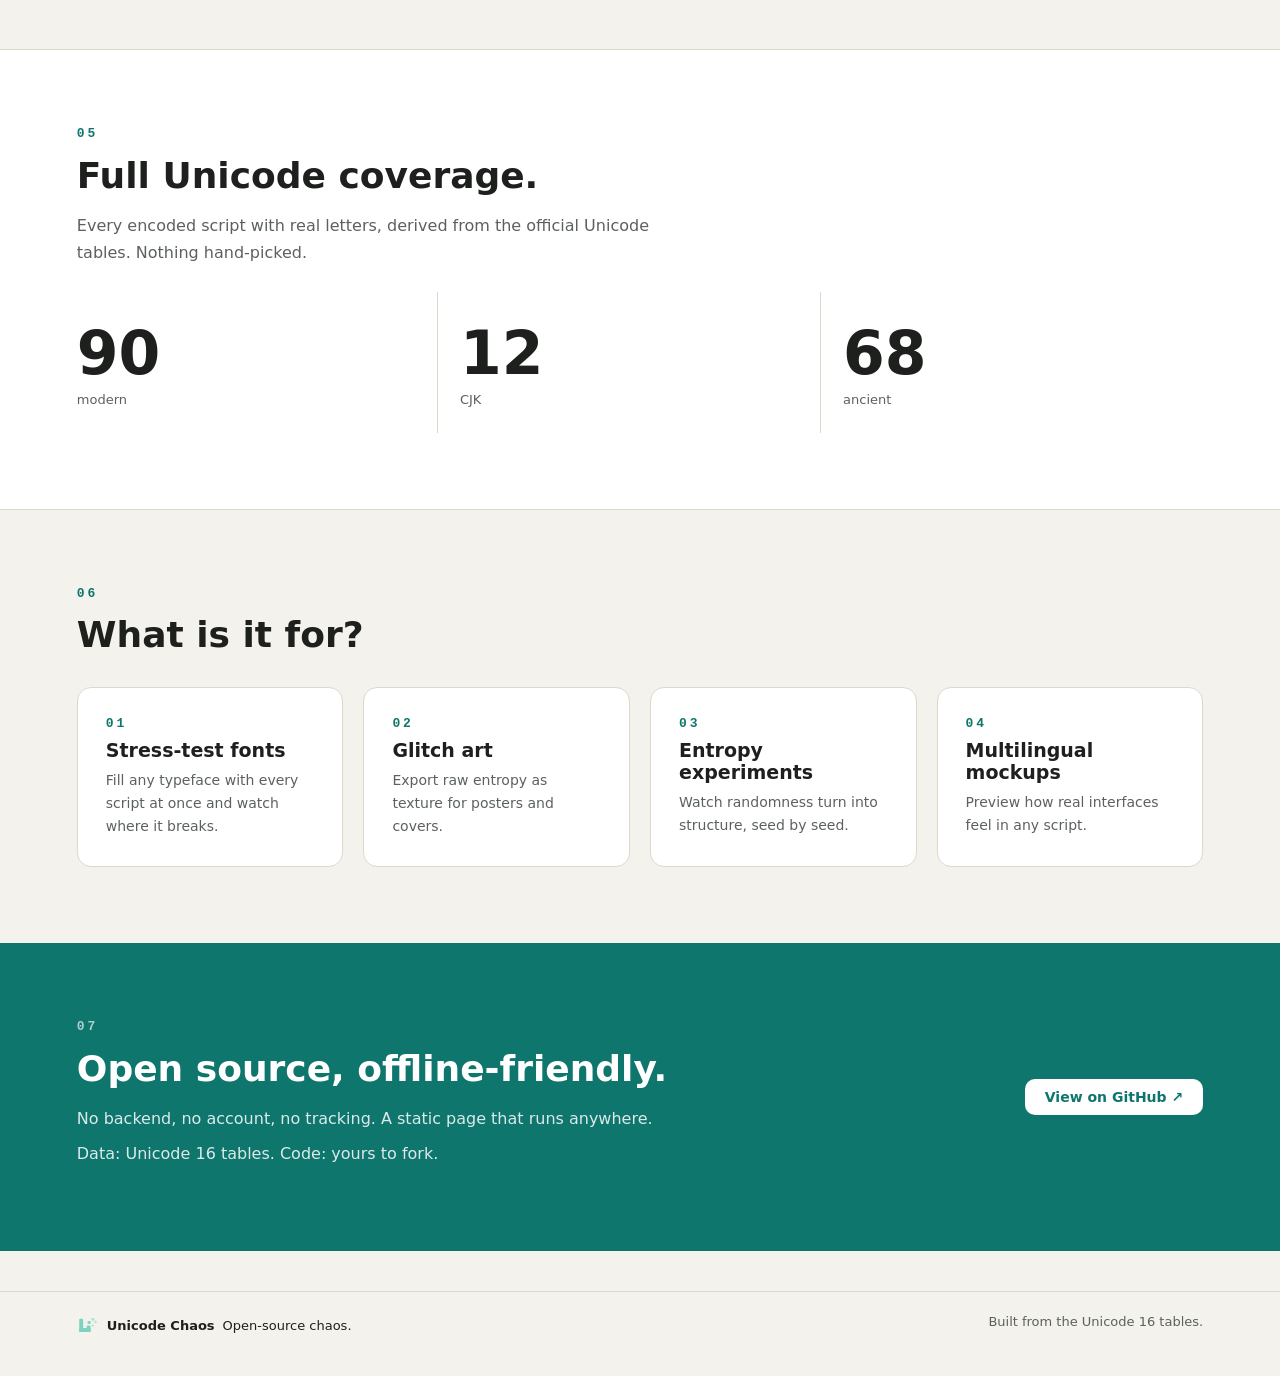
==== commit c7221a9d: "Full lower-page redesign: specimens wall, live lab, uses, bands" ====
--- a/index.html
+++ b/index.html
@@ -82,6 +82,25 @@
     <p data-i18n="whatP2">Use it to stress-test fonts, preview multilingual rendering, make glitch art, or play with real entropy.</p>
   </section>
 
+  <section class="specimens">
+    <h2 data-i18n="specH">Fresh chaos, every visit.</h2>
+    <p class="specsub" data-i18n="specP">Live samples pulled from twelve writing systems.</p>
+    <div class="specgrid" id="specgrid">
+      <article class="spec"><p data-pool="lat" dir="ltr">AaBbCcDdEe</p><span>Latin</span></article>
+      <article class="spec"><p data-pool="ara">ا ب ت ث ج ح</p><span>العربية</span></article>
+      <article class="spec"><p data-pool="heb">אבגדהוזח</p><span>עברית</span></article>
+      <article class="spec"><p data-pool="cyr">АбВгДжЖз</p><span>Кириллица</span></article>
+      <article class="spec"><p data-pool="ell">ΑαΒβΓγΔδ</p><span>Ελληνικά</span></article>
+      <article class="spec"><p data-pool="arm">ԱաԲբԳգԴդ</p><span>Հայերեն</span></article>
+      <article class="spec"><p data-pool="geo">აბგდევზთ</p><span>ქართული</span></article>
+      <article class="spec"><p data-pool="dev">अआइईउऊ</p><span>देवनागरी</span></article>
+      <article class="spec"><p data-pool="tha">กขฃคฅฆง</p><span>ไทย</span></article>
+      <article class="spec"><p data-pool="kor">가나다라마</p><span>한글</span></article>
+      <article class="spec"><p data-pool="han">文語字漢字</p><span>漢字</span></article>
+      <article class="spec"><p data-pool="hir">あいうえお</p><span>ひらがな</span></article>
+    </div>
+  </section>
+
   <section class="steps" id="how">
     <h2 data-i18n="stepsH">Three moves, endless output.</h2>
     <ol>
@@ -95,12 +114,13 @@
     <div>
       <h2 data-i18n="seedH">Your keyboard is the seed.</h2>
       <p data-i18n="seedP">Type anything in Latin letters, even random mashing. It is hashed into a seed, so the same text always rebuilds the same chaos.</p>
+      <input id="labIn" class="labIn" type="text" dir="ltr" value="asdf jkl; qwerpoi" maxlength="120" autocomplete="off" spellcheck="false" data-i18n-ph="labPh" data-i18n-aria="labPh" aria-label="Seed text" placeholder="Type anything…" />
       <a class="cta" href="generator.html" data-keeplang data-i18n="navCta">Open generator</a>
     </div>
-    <div class="ticketdemo" aria-hidden="true">
-      <code class="tin">asdf jkl; qwerpoi</code>
-      <span class="tarrow">↓ SHA-256</span>
-      <code class="tout" id="seedDemo">…</code>
+    <div class="labOut">
+      <span class="labTag" data-i18n="labOut">output</span>
+      <p class="labTxt" id="labTxt" dir="ltr">…</p>
+      <div class="labRow"><span data-i18n="labSeed">seed</span><code id="seedDemo">…</code></div>
     </div>
   </section>
 
@@ -111,6 +131,16 @@
       <div><b data-count="90">0</b><span data-i18n="covModern">modern</span></div>
       <div><b data-count="12">0</b><span data-i18n="covCjk">CJK</span></div>
       <div><b data-count="68">0</b><span data-i18n="covAncient">ancient</span></div>
+    </div>
+  </section>
+
+  <section class="uses">
+    <h2 data-i18n="usesH">What is it for?</h2>
+    <div class="usegrid">
+      <article><span class="uidx">01</span><h3 data-i18n="u1h">Stress-test fonts</h3><p data-i18n="u1p">Fill any typeface with every script at once and watch where it breaks.</p></article>
+      <article><span class="uidx">02</span><h3 data-i18n="u2h">Glitch art</h3><p data-i18n="u2p">Export raw entropy as texture for posters and covers.</p></article>
+      <article><span class="uidx">03</span><h3 data-i18n="u3h">Entropy experiments</h3><p data-i18n="u3p">Watch randomness turn into structure, seed by seed.</p></article>
+      <article><span class="uidx">04</span><h3 data-i18n="u4h">Multilingual mockups</h3><p data-i18n="u4p">Preview how real interfaces feel in any script.</p></article>
     </div>
   </section>
 
--- a/landing.css
+++ b/landing.css
@@ -18,6 +18,7 @@
   margin: 0; min-height: 100vh; min-height: 100svh; color: var(--txt); background: var(--bg);
   font-family: system-ui, "Segoe UI", Tahoma, Arial, sans-serif;
   padding-top: env(safe-area-inset-top);
+  overflow-x: clip;
   transition: background .25s, color .25s;
 }
 [dir="rtl"] body { letter-spacing: 0; }
@@ -29,8 +30,9 @@
   padding: 14px max(20px, env(safe-area-inset-right)) max(14px, env(safe-area-inset-bottom)) max(20px, env(safe-area-inset-left));
   min-height: 64px;
 }
-.navbrand { display: flex; align-items: center; gap: 10px; text-decoration: none; color: var(--txt); font-weight: 800; font-size: 17px; }
-.navactions { display: flex; align-items: center; gap: 10px; }
+.navbrand { display: flex; align-items: center; gap: 10px; text-decoration: none; color: var(--txt); font-weight: 800; font-size: 17px; flex: 1 1 auto; min-width: 0; }
+.navbrand span { white-space: nowrap; overflow: hidden; text-overflow: ellipsis; }
+.navactions { display: flex; align-items: center; gap: 10px; flex: none; }
 .langbtn {
   background: var(--card); color: var(--txt); border: 1px solid var(--line);
   border-radius: 9px; padding: 8px 14px; cursor: pointer; font-size: 13px; font-weight: 700;
@@ -90,10 +92,13 @@
 }
 .ghost:hover { border-color: var(--acc); }
 
-main { max-width: 1120px; margin: 0 auto; padding: 0 max(20px, env(safe-area-inset-right)) 40px max(20px, env(safe-area-inset-left)); }
+/* full-width canvas: lower sections span the whole page like hero + strip —
+   ruled rows/bands run edge to edge (fluid side breathing only), text keeps
+   readable measures via max-width on paragraphs */
+main { max-width: none; margin: 0 auto; padding: 0 max(clamp(20px, 6vw, 96px), env(safe-area-inset-right)) 40px max(clamp(20px, 6vw, 96px), env(safe-area-inset-left)); }
 footer {
-  max-width: 1120px; margin: 0 auto;
-  padding: 22px max(20px, env(safe-area-inset-right)) max(40px, env(safe-area-inset-bottom)) max(20px, env(safe-area-inset-left));
+  max-width: none; margin: 0 auto;
+  padding: 22px max(clamp(20px, 6vw, 96px), env(safe-area-inset-right)) max(40px, env(safe-area-inset-bottom)) max(clamp(20px, 6vw, 96px), env(safe-area-inset-left));
   border-top: 1px solid var(--line); color: var(--mut); font-size: 13px;
   display: flex; justify-content: space-between; gap: 12px; flex-wrap: wrap;
 }
@@ -130,66 +135,150 @@
 #ticker { margin-inline-start: auto; font-family: ui-monospace, Menlo, Consolas, monospace; font-size: 11px; color: var(--acc); }
 #chaos { flex: 1; width: 100%; min-height: 320px; display: block; background: var(--field); }
 
-/* ---- one marquee for the whole page ---- */
-.marquee { border-block: 1px solid var(--line); margin: 10px 0 0; overflow: hidden; direction: ltr; }
-.track { display: inline-flex; align-items: center; gap: 26px; padding: 12px 0; white-space: nowrap; animation: slide 46s linear infinite; }
+/* ---- one marquee for the whole page (full-bleed line, edge to edge) ---- */
+/* thin strip only: exempt from section padding; breathing gap above separates
+   it from the field so glyphs never mix with strip text */
+.marquee { border-block: 1px solid var(--line); margin: clamp(24px, 5vh, 56px) calc(50% - 50vw) 0; padding: 0; width: 100vw; max-width: 100vw; overflow: hidden; direction: ltr; position: relative; z-index: 1; }
+.track { display: inline-flex; align-items: center; gap: 26px; padding: 12px 0; white-space: nowrap; opacity: .8; animation: slide 90s linear infinite; }
 .mitem b { font-size: 17px; font-weight: 700; margin-inline-end: 8px; }
 .mitem i { font-style: normal; color: var(--mut); font-size: 12px; }
 .mdot { color: var(--acc); }
 @keyframes slide { to { transform: translateX(-50%); } }
 
-/* ---- sections: one message each, varied families ---- */
-section { padding: 56px 0; }
-.what h2, .steps h2, .seedsec h2, .cover h2, .project h2 {
+/* ---- lower sections: one open ruled language, fully fluid (clamp/% only) ---- */
+main { counter-reset: chaos-sec; }
+section { padding: clamp(44px, 6vw, 76px) 0; }
+/* auto section numerals 01–05: new orienting elements, no translation needed */
+main > section:not(.hero):not(.marquee) h2::before {
+  counter-increment: chaos-sec; content: "0" counter(chaos-sec);
+  display: block; margin-bottom: 10px;
+  font-family: ui-monospace, Menlo, Consolas, monospace;
+  font-size: 13px; font-weight: 700; letter-spacing: .22em; color: var(--acc);
+}
+.what h2, .specimens h2, .steps h2, .seedsec h2, .cover h2, .uses h2, .project h2 {
   margin: 0 0 14px; font-size: clamp(24px, 3.4vw, 36px); font-weight: 800; line-height: 1.25;
 }
 .what p { margin: 0 0 12px; color: var(--mut); font-size: 16px; line-height: 1.7; max-width: 68ch; }
-.steps ol { list-style: none; margin: 22px 0 0; padding: 0; }
+/* ---- specimens wall: live samples from twelve writing systems ---- */
+.specsub { color: var(--mut); line-height: 1.7; margin: 0 0 clamp(18px, 3vw, 28px); max-width: 62ch; }
+.specgrid { display: grid; gap: clamp(12px, 2vw, 20px); grid-template-columns: repeat(auto-fit, minmax(min(200px, 100%), 1fr)); }
+.spec {
+  background: var(--card); border: 1px solid var(--line); border-radius: var(--radius);
+  padding: clamp(16px, 2.2vw, 22px); min-height: 132px; display: flex; flex-direction: column; justify-content: space-between; gap: 10px;
+  transition: border-color .2s, transform .2s;
+}
+.spec:hover { border-color: var(--acc); transform: translateY(-3px); }
+.spec p { margin: 0; font-size: clamp(19px, 2.2vw, 26px); line-height: 1.65; max-height: calc(1.65em * 3); overflow: hidden; overflow-wrap: anywhere; }
+.spec span { color: var(--mut); font-size: 12px; font-weight: 700; letter-spacing: .04em; }
+/* ---- uses grid: same card language ---- */
+.usegrid { display: grid; gap: clamp(12px, 2vw, 20px); grid-template-columns: repeat(auto-fit, minmax(min(260px, 100%), 1fr)); margin-top: clamp(20px, 3vw, 30px); }
+.usegrid article {
+  background: var(--card); border: 1px solid var(--line); border-radius: var(--radius);
+  padding: clamp(20px, 2.6vw, 28px); display: flex; flex-direction: column; gap: 8px;
+  transition: border-color .2s, transform .2s;
+}
+.usegrid article:hover { border-color: var(--acc); transform: translateY(-3px); }
+.uidx { font-family: ui-monospace, Menlo, Consolas, monospace; color: var(--acc); font-size: 13px; font-weight: 700; letter-spacing: .22em; }
+.usegrid h3 { margin: 0; font-size: clamp(16px, 1.8vw, 19px); }
+.usegrid p { margin: 0; color: var(--mut); font-size: 14px; line-height: 1.65; }
+.steps ol { list-style: none; margin: clamp(20px, 3vw, 30px) 0 0; padding: 0; display: grid; gap: clamp(12px, 2vw, 20px); grid-template-columns: repeat(auto-fit, minmax(min(260px, 100%), 1fr)); }
 .steps li {
-  display: flex; gap: 20px; align-items: baseline; padding: 18px 0;
-  border-top: 1px solid var(--line);
-}
-.steps li:last-child { border-bottom: 1px solid var(--line); }
-.idx { font-family: ui-monospace, Menlo, Consolas, monospace; color: var(--acc); font-size: 15px; font-weight: 700; flex: none; }
-.steps h3 { margin: 0 0 4px; font-size: 17px; }
-.steps p { margin: 0; color: var(--mut); font-size: 14px; line-height: 1.6; }
-.seedsec { display: grid; grid-template-columns: 1fr 1fr; gap: 36px; align-items: center; }
+  background: var(--card); border: 1px solid var(--line); border-radius: var(--radius);
+  padding: clamp(20px, 2.6vw, 28px); display: flex; flex-direction: column; gap: 8px;
+  transition: border-color .2s, transform .2s;
+}
+.steps li:hover { border-color: var(--acc); transform: translateY(-3px); }
+.idx { font-family: ui-monospace, Menlo, Consolas, monospace; color: var(--acc); font-size: clamp(26px, 3.4vw, 40px); font-weight: 700; font-variant-numeric: tabular-nums; line-height: 1; }
+.steps h3 { margin: 0; font-size: clamp(16px, 1.8vw, 19px); }
+.steps p { margin: 0; color: var(--mut); font-size: 14px; line-height: 1.65; }
+.seedsec { display: grid; grid-template-columns: 1fr 1fr; gap: clamp(20px, 4vw, 36px); align-items: center; }
 .seedsec p { color: var(--mut); line-height: 1.7; margin: 0 0 20px; max-width: 52ch; }
-.ticketdemo {
-  border: 1px dashed var(--acc); border-radius: var(--radius); background: var(--card);
-  padding: 26px; display: flex; flex-direction: column; gap: 10px; align-items: flex-start;
-}
-.ticketdemo code { font-family: ui-monospace, Menlo, Consolas, monospace; font-size: 15px; }
-.tin { background: var(--field); border: 1px solid var(--line); border-radius: 8px; padding: 10px 14px; direction: ltr; }
-.tarrow { color: var(--mut); font-size: 12px; }
-.tout { color: var(--acc); font-size: 16px; font-weight: 700; direction: ltr; }
-.cover p { color: var(--mut); line-height: 1.7; margin: 0 0 22px; max-width: 62ch; }
-.coverNums { display: flex; border: 1px solid var(--line); border-radius: var(--radius); background: var(--card); overflow: hidden; }
-.coverNums div { flex: 1; padding: 22px; display: flex; flex-direction: column; gap: 4px; }
+/* ---- live seed lab: type → SHA-256 → deterministic chaos ---- */
+.labIn {
+  width: 100%; margin: 0 0 16px; background: var(--field); color: var(--txt);
+  border: 1px solid var(--line); border-radius: 10px; padding: 14px 18px;
+  font-size: clamp(16px, 2vw, 19px); font-family: ui-monospace, Menlo, Consolas, monospace;
+}
+.labIn:focus { outline: none; border-color: var(--acc); }
+.labOut {
+  background: var(--card); border: 1px solid var(--line); border-radius: var(--radius);
+  padding: clamp(18px, 2.6vw, 26px); display: flex; flex-direction: column; gap: 12px; min-width: 0;
+}
+.labTag { font-family: ui-monospace, Menlo, Consolas, monospace; font-size: 12px; font-weight: 700; letter-spacing: .22em; color: var(--acc); }
+.labTxt { margin: 0; font-size: clamp(17px, 2vw, 22px); line-height: 1.7; overflow-wrap: anywhere; min-height: calc(1.7em * 4); }
+.labRow {
+  display: flex; align-items: baseline; gap: 10px; flex-wrap: wrap;
+  border-top: 1px solid var(--line); padding-top: 12px;
+  font-size: 12px; color: var(--mut);
+}
+.labRow code { font-family: ui-monospace, Menlo, Consolas, monospace; font-size: 14px; color: var(--acc); direction: ltr; }
+/* ---- coverage: full-bleed wash band, giant numerals ---- */
+.cover {
+  width: 100vw; max-width: 100vw; margin-inline: calc(50% - 50vw);
+  background: var(--card); border-block: 1px solid var(--line);
+  padding-inline-start: max(clamp(20px, 6vw, 96px), env(safe-area-inset-left));
+  padding-inline-end: max(clamp(20px, 6vw, 96px), env(safe-area-inset-right));
+}
+.cover p { color: var(--mut); line-height: 1.7; margin: 0 0 clamp(18px, 3vw, 26px); max-width: 62ch; }
+.coverNums { display: flex; }
+.coverNums div { flex: 1; padding: clamp(16px, 2.6vw, 26px) clamp(10px, 2vw, 22px); display: flex; flex-direction: column; gap: 4px; }
+.coverNums div:first-child { padding-inline-start: 0; }
 .coverNums div + div { border-inline-start: 1px solid var(--line); }
-.coverNums b { font-size: clamp(28px, 4vw, 44px); font-weight: 800; font-variant-numeric: tabular-nums; }
+.coverNums b { font-size: clamp(34px, 5vw, 60px); font-weight: 800; font-variant-numeric: tabular-nums; }
 .coverNums span { color: var(--mut); font-size: 13px; }
+/* ---- finale: full-bleed accent band, inverted ink ---- */
 .project {
-  border: 1px solid var(--line); border-radius: var(--radius); background: var(--card);
-  padding: 30px; display: flex; gap: 24px; align-items: center; justify-content: space-between; flex-wrap: wrap;
-  box-shadow: var(--shadow);
+  width: 100vw; max-width: 100vw; margin-inline: calc(50% - 50vw);
+  border: 0; border-radius: 0; background: var(--acc); color: var(--acc-ink);
+  padding-inline-start: max(clamp(20px, 6vw, 96px), env(safe-area-inset-left));
+  padding-inline-end: max(clamp(20px, 6vw, 96px), env(safe-area-inset-right));
+  display: flex; gap: clamp(16px, 3vw, 28px); align-items: center; justify-content: space-between; flex-wrap: wrap;
 }
 .project h2 { margin-top: 0; }
-.project p { color: var(--mut); line-height: 1.7; margin: 0 0 8px; max-width: 60ch; }
+/* chained selector to outrank the generic section-numeral rule on accent bg */
+main > section:not(.hero):not(.marquee).project h2::before { color: var(--acc-ink); opacity: .65; }
+.project p { color: var(--acc-ink); opacity: .85; line-height: 1.7; margin: 0 0 8px; max-width: 60ch; }
+.project .cta { background: var(--acc-ink); color: var(--acc); }
 
 .fbrand { display: flex; align-items: center; gap: 8px; color: var(--txt); }
 footer p { margin: 0; }
 
 @media (hover: none), (pointer: coarse) {
   .cta, .ghost, .iconbtn, #theme, .langmenu button { cursor: pointer; }
+  .steps li:hover, .spec:hover, .usegrid article:hover { transform: none; }
+}
+
+/* ---- desktop (fine pointer): no chaos box — full-hero glyph field behind everything ---- */
+@media (hover: hover) and (pointer: fine) {
+  .nav { position: relative; z-index: 2; }
+  .hero {
+    grid-template-columns: 1fr; position: relative; overflow: hidden;
+    width: 100vw; max-width: 100vw; margin-inline: calc(50% - 50vw);
+    /* exact first slide: fills the viewport; breathing gap + strip below fold */
+    min-height: 100svh; min-height: 100dvh;
+  }
+  .herotext { position: relative; z-index: 1; max-width: 840px; margin: 0 auto; text-align: center; }
+  .herotext .sub { margin-inline: auto; }
+  .herobtns { justify-content: center; }
+  .herobtns .ghost { display: none; }
+  .stats { justify-content: center; }
+  .livepanel {
+    position: absolute; inset: 0; z-index: 0; pointer-events: none;
+    /* field ends exactly at the hero end; the gap below keeps strip text clean */
+    border: 0; border-radius: 0; background: transparent; box-shadow: none; min-height: 0;
+  }
+  .livetop { display: none; }
+  #chaos { min-height: 0; }
 }
 
 @media (max-width: 860px) {
   .hero { grid-template-columns: 1fr; min-height: 0; padding-top: 24px; }
-  .livepanel { min-height: 300px; }
+  /* stable mobile panel: fixed height per breakpoint, isolated repaints —
+     URL-bar/zoom churn never moves it (JS only follows real width changes) */
+  .livepanel { min-height: 0; contain: layout paint; }
+  #chaos { flex: none; height: 300px; min-height: 0; }
   .seedsec { grid-template-columns: 1fr; }
   .ghlink { display: none; }
-  section { padding: 40px 0; }
   input, select, textarea { font-size: 16px; }
 }
 
@@ -199,10 +288,10 @@
   .iconbtn, #theme { width: 38px; height: 38px; }
   .stats { gap: 18px; }
   .stats dt { font-size: 22px; }
-  .livepanel { min-height: 260px; }
-  #chaos { min-height: 260px; }
-  .coverNums div { padding: 14px; }
-  section { padding: 34px 0; }
+  .livepanel { min-height: 0; }
+  #chaos { flex: none; height: 260px; min-height: 0; }
+  .coverNums { flex-direction: column; }
+  .coverNums div + div { border-inline-start: 0; border-block-start: 1px solid var(--line); }
 }
 
 @media (max-width: 400px) {
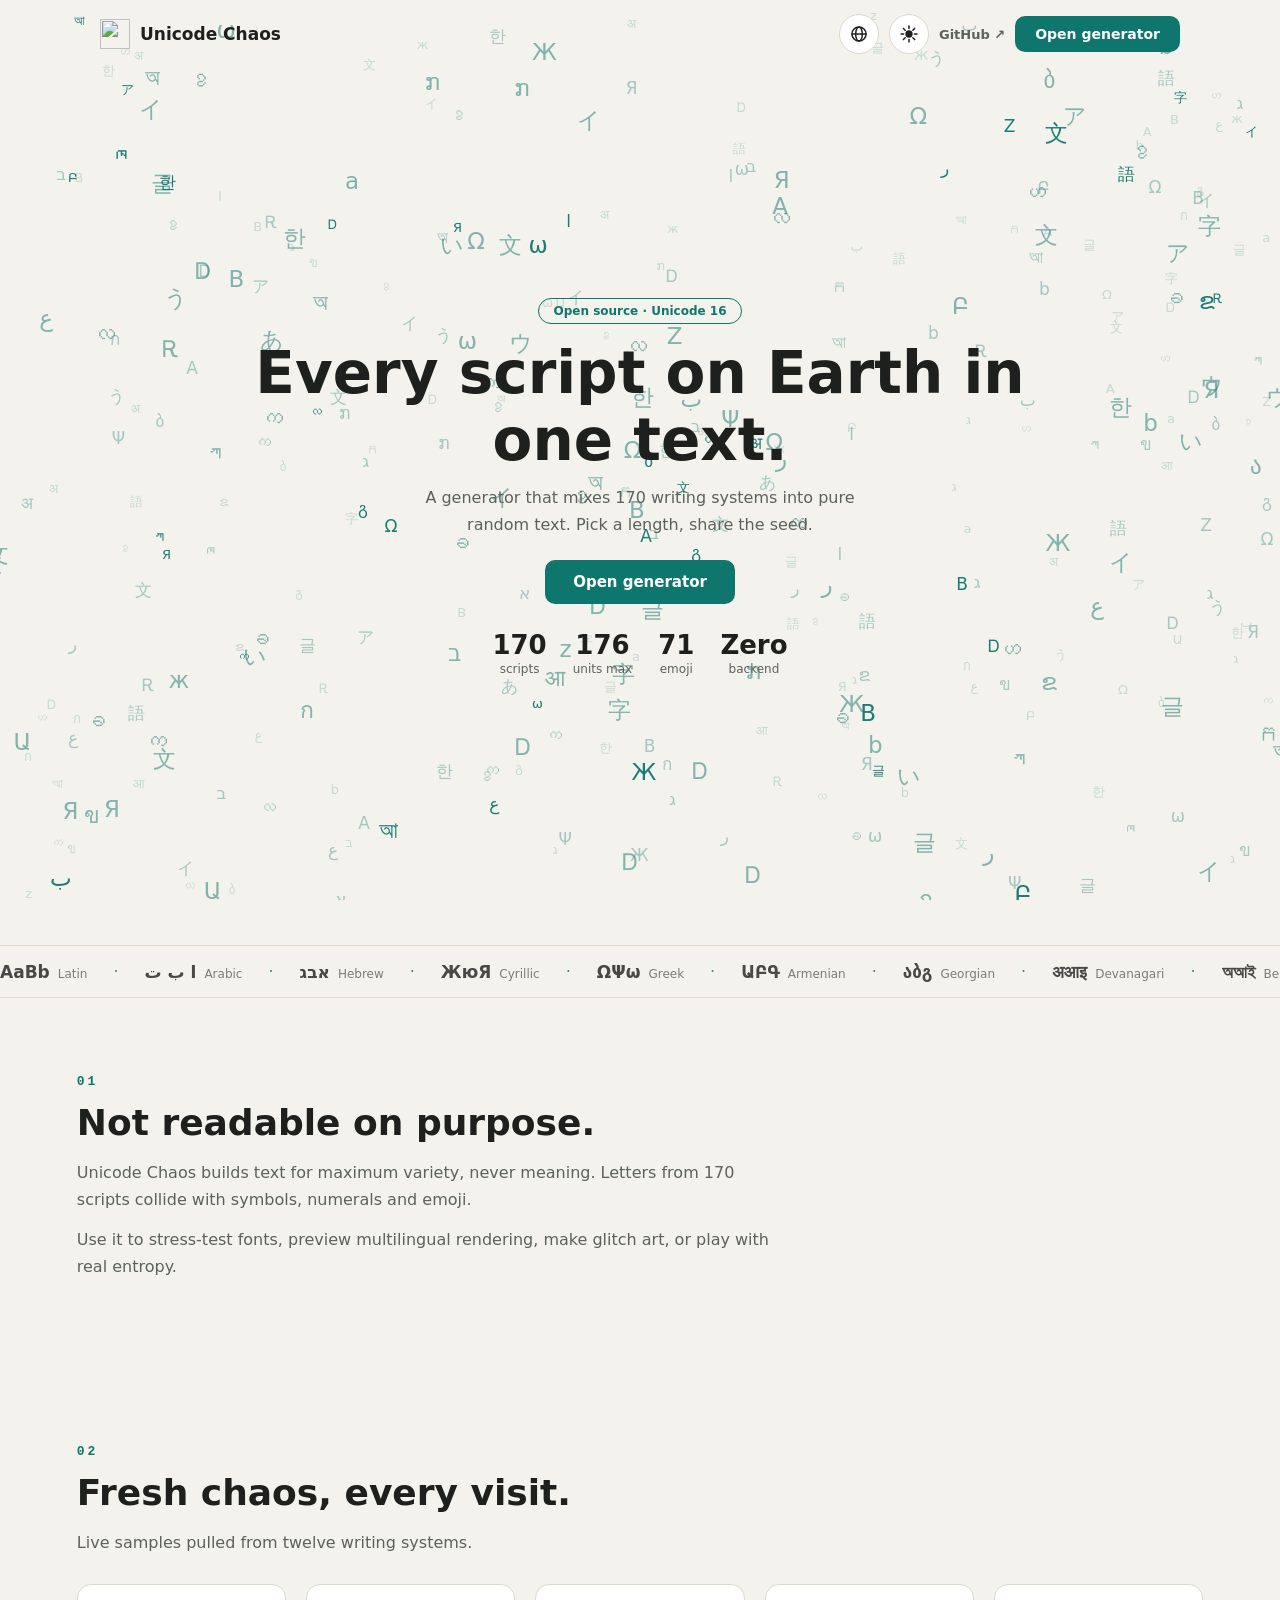
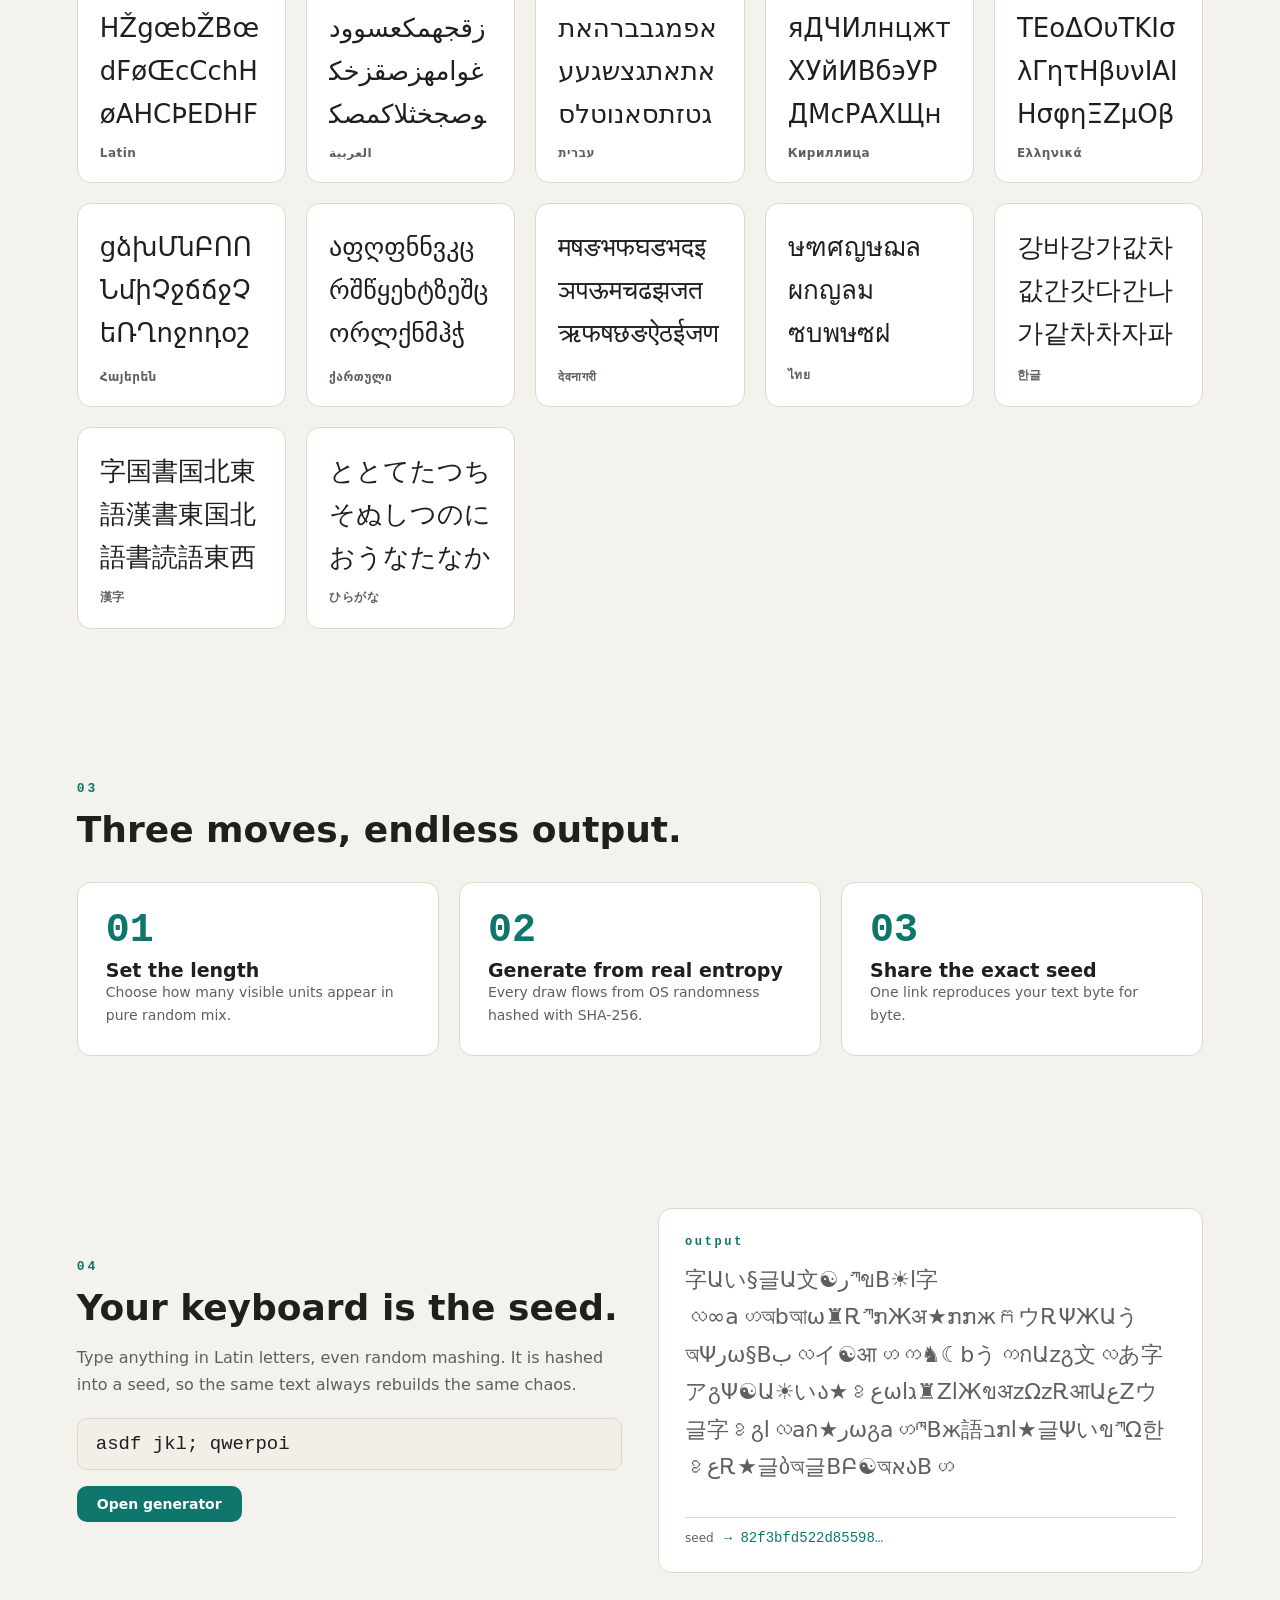
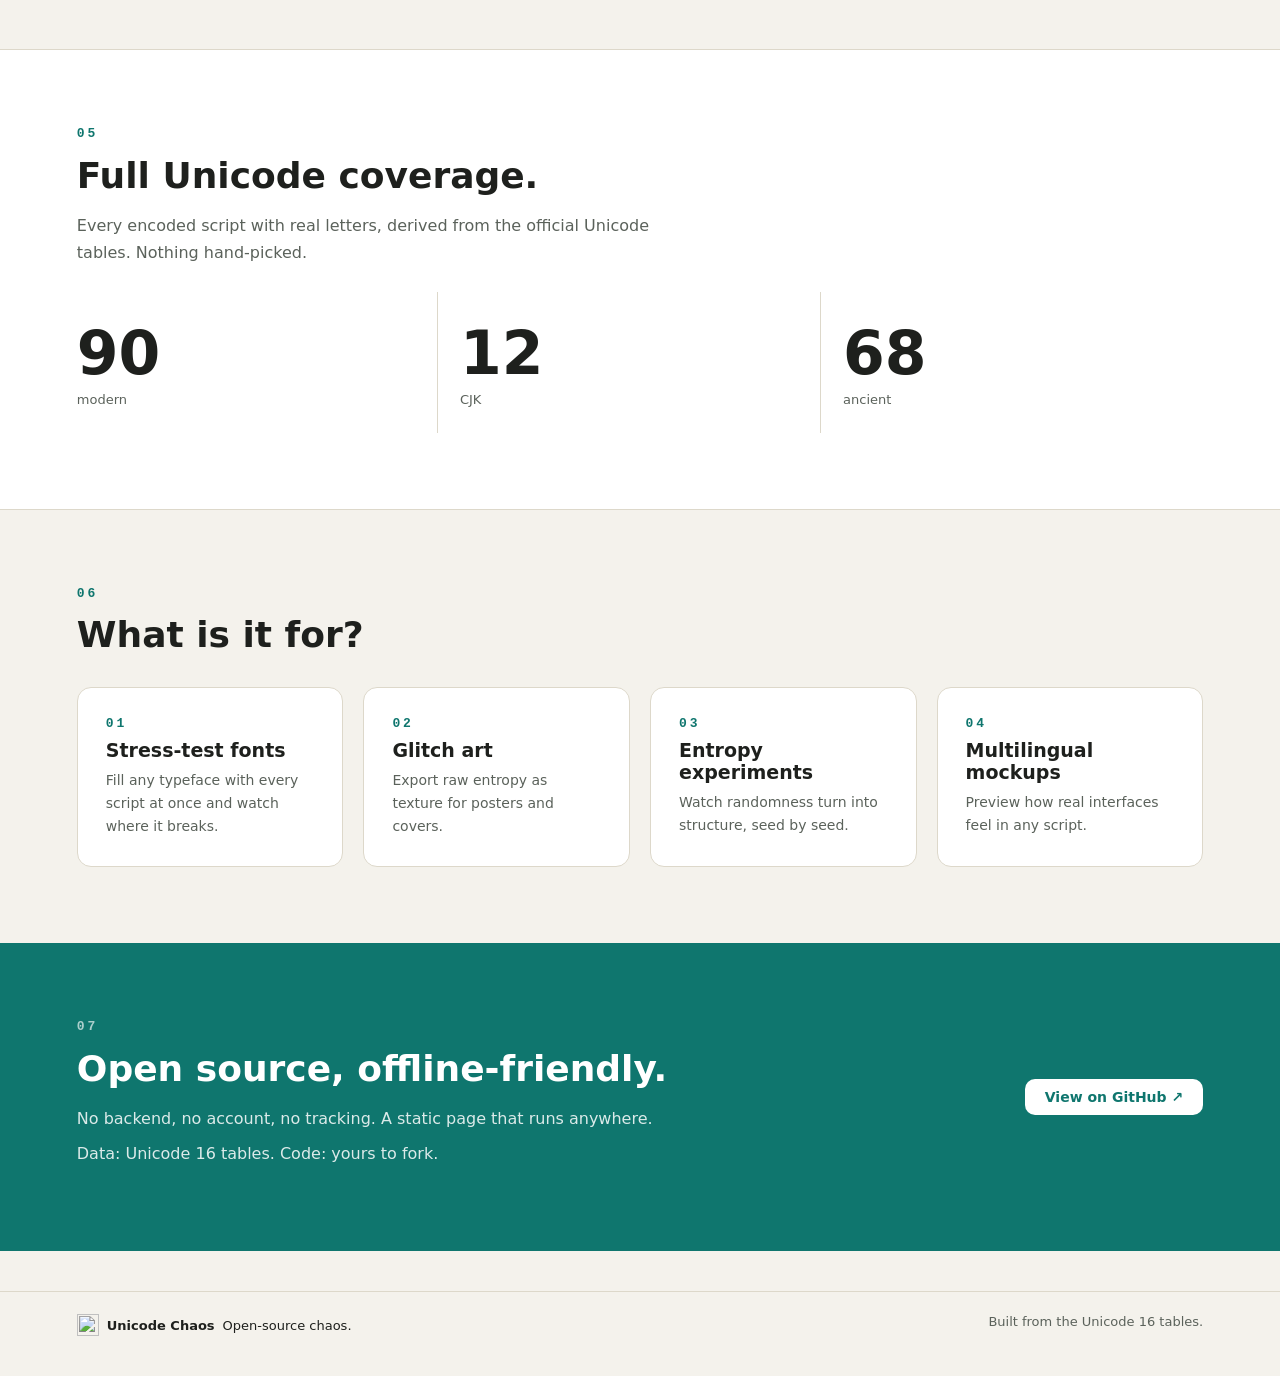
==== commit 69066bb0: "Theme-aware chaos ink + dual dark/light logos" ====
--- a/index.html
+++ b/index.html
@@ -27,7 +27,7 @@
 <body>
 <header class="nav">
   <a class="navbrand" href="index.html">
-    <img src="favicon.svg" alt="" width="30" height="30" />
+    <img class="logo-for-dark" src="favicon.svg" alt="" width="30" height="30" /><img class="logo-for-light" src="favicon-dark.svg" alt="" width="30" height="30" />
     <span>Unicode Chaos</span>
   </a>
   <nav class="navactions" aria-label="primary">
@@ -155,7 +155,7 @@
 </main>
 
 <footer>
-  <div class="fbrand"><img src="favicon.svg" alt="" width="22" height="22" /><b>Unicode Chaos</b><span data-i18n="footTag">Open-source chaos.</span></div>
+  <div class="fbrand"><img class="logo-for-dark" src="favicon.svg" alt="" width="22" height="22" /><img class="logo-for-light" src="favicon-dark.svg" alt="" width="22" height="22" /><b>Unicode Chaos</b><span data-i18n="footTag">Open-source chaos.</span></div>
   <p data-i18n="footSrc">Built from the Unicode 16 tables.</p>
 </footer>
 
--- a/landing.css
+++ b/landing.css
@@ -4,12 +4,14 @@
   --bg: #101210; --card: #181b18; --panel: #1e221e; --field: #121412;
   --line: #2c332c; --txt: #eceee8; --mut: #9aa39a;
   --acc: #7dd3c0; --acc-ink: #0c1f1a; --acc-soft: rgba(125, 211, 192, .12);
+  --chaos-ink: 125, 211, 192;
   --shadow: 0 18px 50px rgba(0, 0, 0, .45);
 }
 [data-theme="light"] {
   --bg: #f4f2ec; --card: #ffffff; --panel: #f8f7f2; --field: #f1efe7;
   --line: #ddd8ca; --txt: #1e201d; --mut: #5b625b;
   --acc: #0f766e; --acc-ink: #ffffff; --acc-soft: rgba(15, 118, 110, .1);
+  --chaos-ink: 15, 118, 110;
   --shadow: 0 14px 40px rgba(60, 60, 50, .12);
 }
 * { box-sizing: border-box; }
@@ -31,6 +33,9 @@
   min-height: 64px;
 }
 .navbrand { display: flex; align-items: center; gap: 10px; text-decoration: none; color: var(--txt); font-weight: 800; font-size: 17px; flex: 1 1 auto; min-width: 0; }
+/* theme logos: light mark on dark bg, dark mark on light bg (same design) */
+[data-theme="dark"] .logo-for-light { display: none; }
+[data-theme="light"] .logo-for-dark { display: none; }
 .navbrand span { white-space: nowrap; overflow: hidden; text-overflow: ellipsis; }
 .navactions { display: flex; align-items: center; gap: 10px; flex: none; }
 .langbtn {
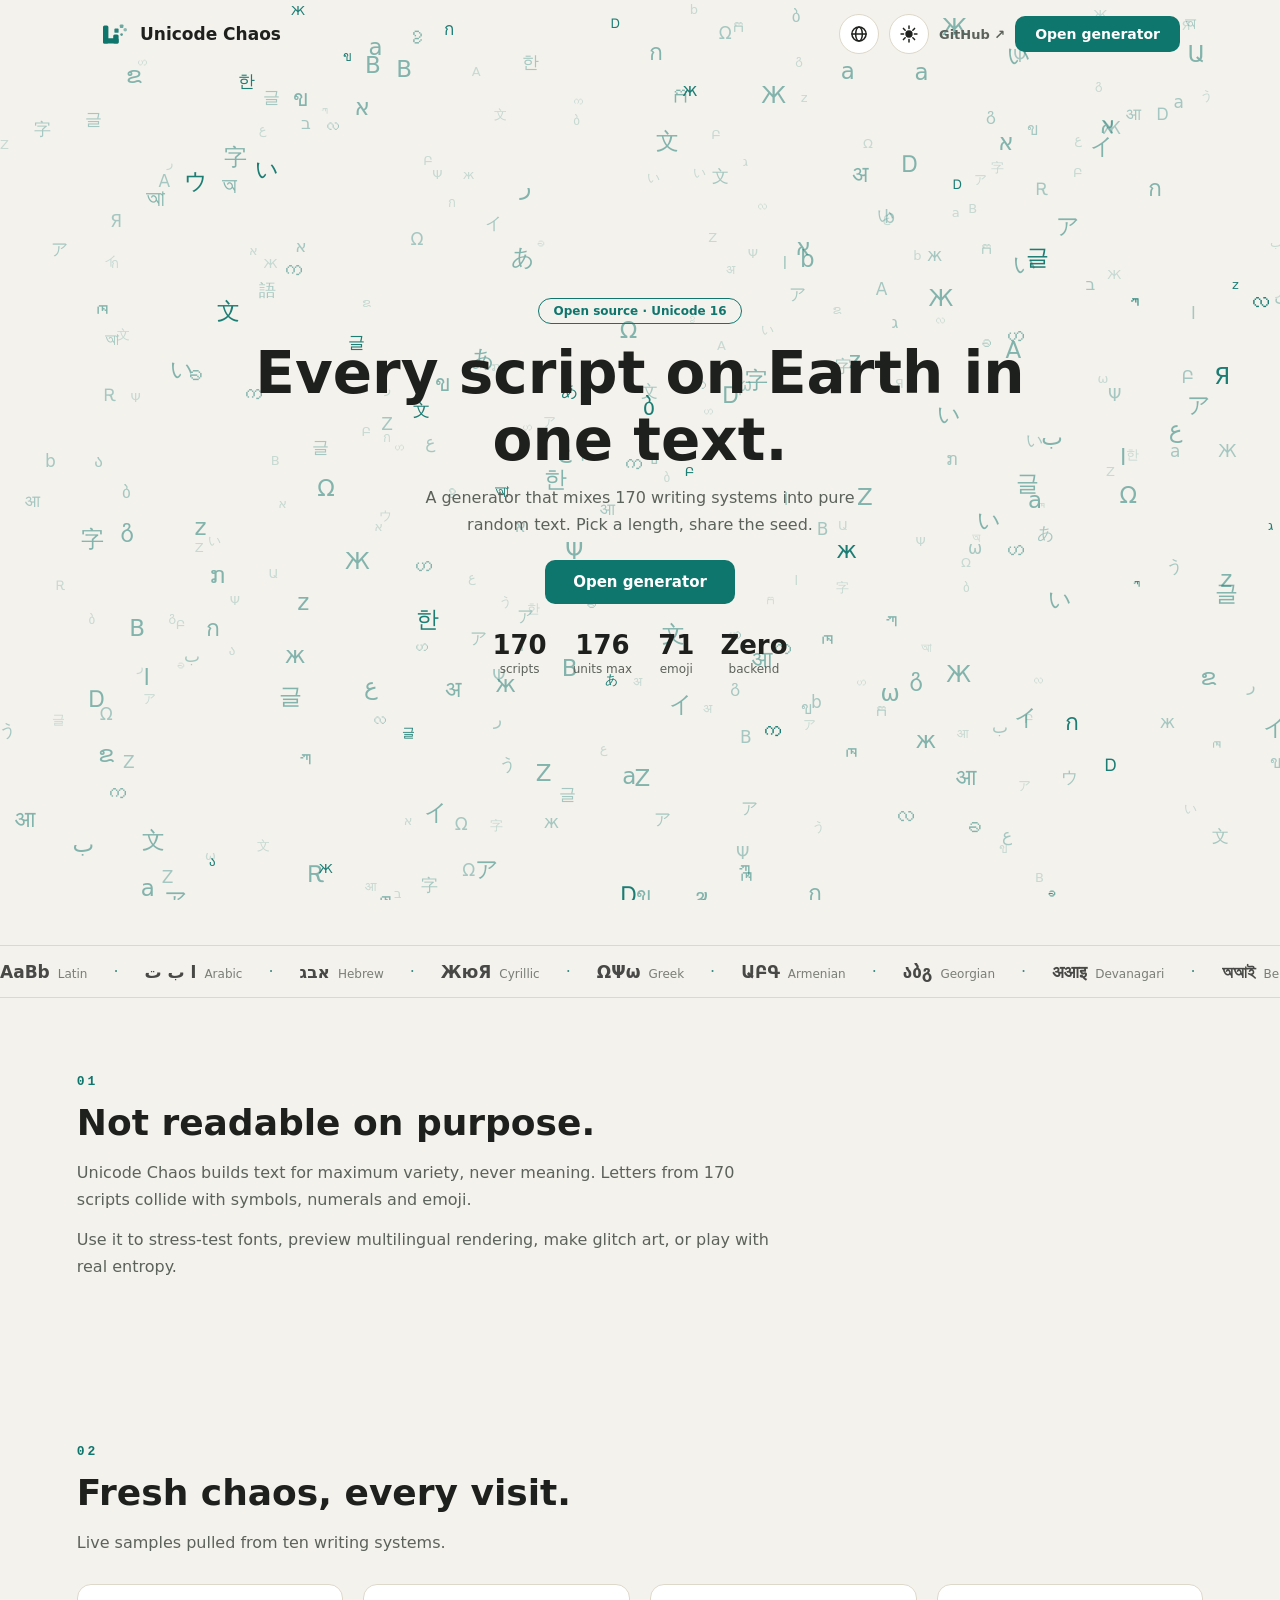
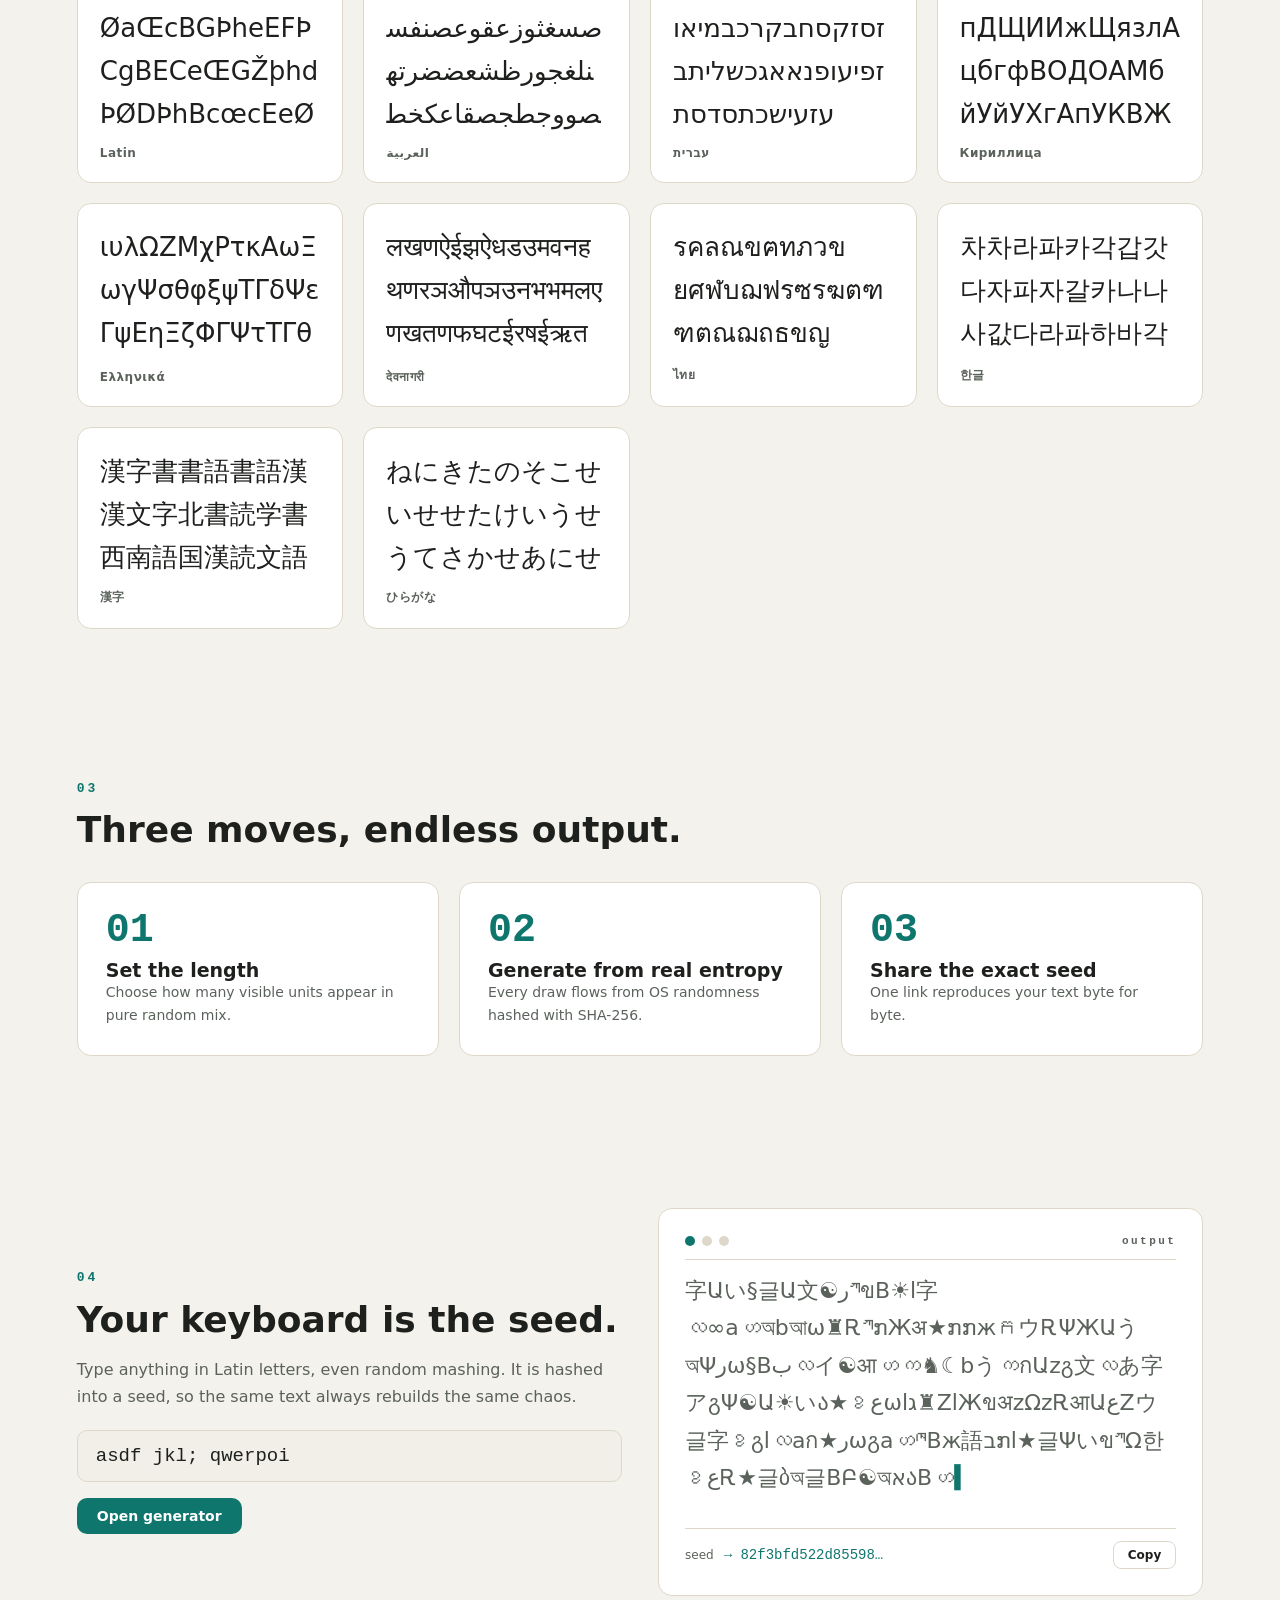
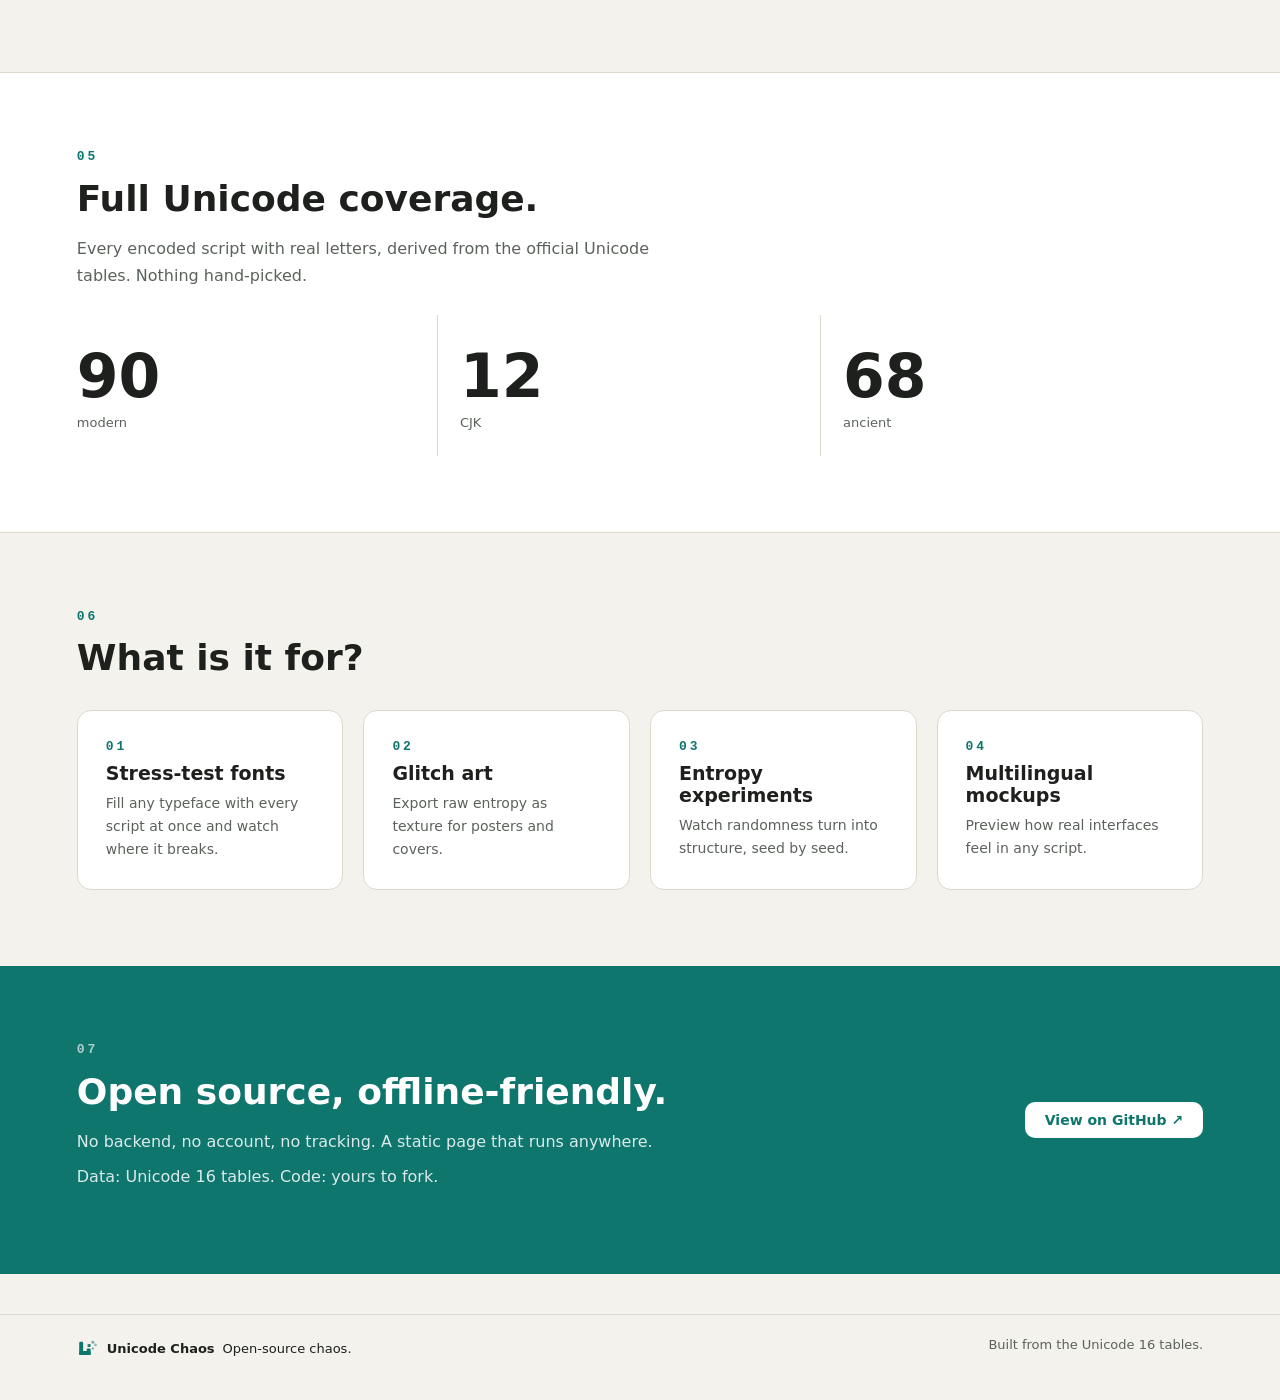
==== commit 7380928e: "Living specimens: 10 drifting cards, lab chrome+copy, mobile simple strip" ====
--- a/index.html
+++ b/index.html
@@ -91,8 +91,6 @@
       <article class="spec"><p data-pool="heb">אבגדהוזח</p><span>עברית</span></article>
       <article class="spec"><p data-pool="cyr">АбВгДжЖз</p><span>Кириллица</span></article>
       <article class="spec"><p data-pool="ell">ΑαΒβΓγΔδ</p><span>Ελληνικά</span></article>
-      <article class="spec"><p data-pool="arm">ԱաԲբԳգԴդ</p><span>Հայերեն</span></article>
-      <article class="spec"><p data-pool="geo">აბგდევზთ</p><span>ქართული</span></article>
       <article class="spec"><p data-pool="dev">अआइईउऊ</p><span>देवनागरी</span></article>
       <article class="spec"><p data-pool="tha">กขฃคฅฆง</p><span>ไทย</span></article>
       <article class="spec"><p data-pool="kor">가나다라마</p><span>한글</span></article>
@@ -100,6 +98,7 @@
       <article class="spec"><p data-pool="hir">あいうえお</p><span>ひらがな</span></article>
     </div>
   </section>
+  <p class="spec-simple" aria-hidden="true" dir="ltr">Aa ا ب ت אבג ЖюЯ ΩΨ 文あ한 ★☾</p>
 
   <section class="steps" id="how">
     <h2 data-i18n="stepsH">Three moves, endless output.</h2>
@@ -118,9 +117,9 @@
       <a class="cta" href="generator.html" data-keeplang data-i18n="navCta">Open generator</a>
     </div>
     <div class="labOut">
-      <span class="labTag" data-i18n="labOut">output</span>
+      <div class="labChrome" aria-hidden="true"><i></i><i></i><i></i><span data-i18n="labOut">output</span></div>
       <p class="labTxt" id="labTxt" dir="ltr">…</p>
-      <div class="labRow"><span data-i18n="labSeed">seed</span><code id="seedDemo">…</code></div>
+      <div class="labRow"><span data-i18n="labSeed">seed</span><code id="seedDemo">…</code><button id="labCopy" class="labCopy" type="button" data-i18n="copy">Copy</button></div>
     </div>
   </section>
 
--- a/landing.css
+++ b/landing.css
@@ -164,16 +164,22 @@
   margin: 0 0 14px; font-size: clamp(24px, 3.4vw, 36px); font-weight: 800; line-height: 1.25;
 }
 .what p { margin: 0 0 12px; color: var(--mut); font-size: 16px; line-height: 1.7; max-width: 68ch; }
-/* ---- specimens wall: live samples from twelve writing systems ---- */
+/* ---- specimens wall: live drifting samples from ten writing systems ---- */
+.spec-simple { display: none; }
 .specsub { color: var(--mut); line-height: 1.7; margin: 0 0 clamp(18px, 3vw, 28px); max-width: 62ch; }
-.specgrid { display: grid; gap: clamp(12px, 2vw, 20px); grid-template-columns: repeat(auto-fit, minmax(min(200px, 100%), 1fr)); }
+.specgrid { display: grid; gap: clamp(12px, 2vw, 20px); grid-template-columns: repeat(auto-fit, minmax(min(220px, 100%), 1fr)); }
 .spec {
   background: var(--card); border: 1px solid var(--line); border-radius: var(--radius);
   padding: clamp(16px, 2.2vw, 22px); min-height: 132px; display: flex; flex-direction: column; justify-content: space-between; gap: 10px;
   transition: border-color .2s, transform .2s;
 }
 .spec:hover { border-color: var(--acc); transform: translateY(-3px); }
-.spec p { margin: 0; font-size: clamp(19px, 2.2vw, 26px); line-height: 1.65; max-height: calc(1.65em * 3); overflow: hidden; overflow-wrap: anywhere; }
+.spec p { margin: 0; font-size: clamp(19px, 2.2vw, 26px); line-height: 1.65; max-height: calc(1.65em * 3); overflow: hidden; overflow-wrap: anywhere; animation: drift 9s ease-in-out infinite alternate; }
+.spec:nth-child(odd) p { animation-direction: alternate-reverse; }
+.spec:nth-child(3n) p { animation-duration: 12s; }
+.spec:nth-child(3n+1) p { animation-duration: 7s; }
+.spec:hover p { animation-play-state: paused; }
+@keyframes drift { from { transform: translateX(-14px); } to { transform: translateX(14px); } }
 .spec span { color: var(--mut); font-size: 12px; font-weight: 700; letter-spacing: .04em; }
 /* ---- uses grid: same card language ---- */
 .usegrid { display: grid; gap: clamp(12px, 2vw, 20px); grid-template-columns: repeat(auto-fit, minmax(min(260px, 100%), 1fr)); margin-top: clamp(20px, 3vw, 30px); }
@@ -209,14 +215,26 @@
   background: var(--card); border: 1px solid var(--line); border-radius: var(--radius);
   padding: clamp(18px, 2.6vw, 26px); display: flex; flex-direction: column; gap: 12px; min-width: 0;
 }
-.labTag { font-family: ui-monospace, Menlo, Consolas, monospace; font-size: 12px; font-weight: 700; letter-spacing: .22em; color: var(--acc); }
+.labChrome { display: flex; align-items: center; gap: 7px; padding-bottom: 12px; border-bottom: 1px solid var(--line); }
+.labChrome i { width: 10px; height: 10px; border-radius: 50%; background: var(--line); flex: none; }
+.labChrome i:first-child { background: var(--acc); }
+.labChrome span { margin-inline-start: auto; font-family: ui-monospace, Menlo, Consolas, monospace; font-size: 11px; font-weight: 700; letter-spacing: .22em; color: var(--mut); }
 .labTxt { margin: 0; font-size: clamp(17px, 2vw, 22px); line-height: 1.7; overflow-wrap: anywhere; min-height: calc(1.7em * 4); }
+.labTxt::after { content: "▍"; color: var(--acc); animation: blink 1.1s steps(2, start) infinite; }
+@keyframes blink { 50% { opacity: 0; } }
 .labRow {
   display: flex; align-items: baseline; gap: 10px; flex-wrap: wrap;
   border-top: 1px solid var(--line); padding-top: 12px;
   font-size: 12px; color: var(--mut);
 }
 .labRow code { font-family: ui-monospace, Menlo, Consolas, monospace; font-size: 14px; color: var(--acc); direction: ltr; }
+.labCopy {
+  margin-inline-start: auto; background: none; color: var(--txt);
+  border: 1px solid var(--line); border-radius: 8px; padding: 6px 14px;
+  font-size: 12px; font-weight: 700; cursor: pointer; font-family: inherit;
+  transition: border-color .15s;
+}
+.labCopy:hover { border-color: var(--acc); }
 /* ---- coverage: full-bleed wash band, giant numerals ---- */
 .cover {
   width: 100vw; max-width: 100vw; margin-inline: calc(50% - 50vw);
@@ -282,6 +300,14 @@
      URL-bar/zoom churn never moves it (JS only follows real width changes) */
   .livepanel { min-height: 0; contain: layout paint; }
   #chaos { flex: none; height: 300px; min-height: 0; }
+  /* mobile: specimens wall replaced by one calm static strip (no newspaper) */
+  .specimens { display: none; }
+  .spec-simple {
+    display: block; margin: clamp(10px, 3vw, 18px) 0; padding: 12px 8px;
+    border-block: 1px solid var(--line); text-align: center;
+    font-size: 17px; letter-spacing: .3em; color: var(--mut);
+    white-space: nowrap; overflow: hidden;
+  }
   .seedsec { grid-template-columns: 1fr; }
   .ghlink { display: none; }
   input, select, textarea { font-size: 16px; }
